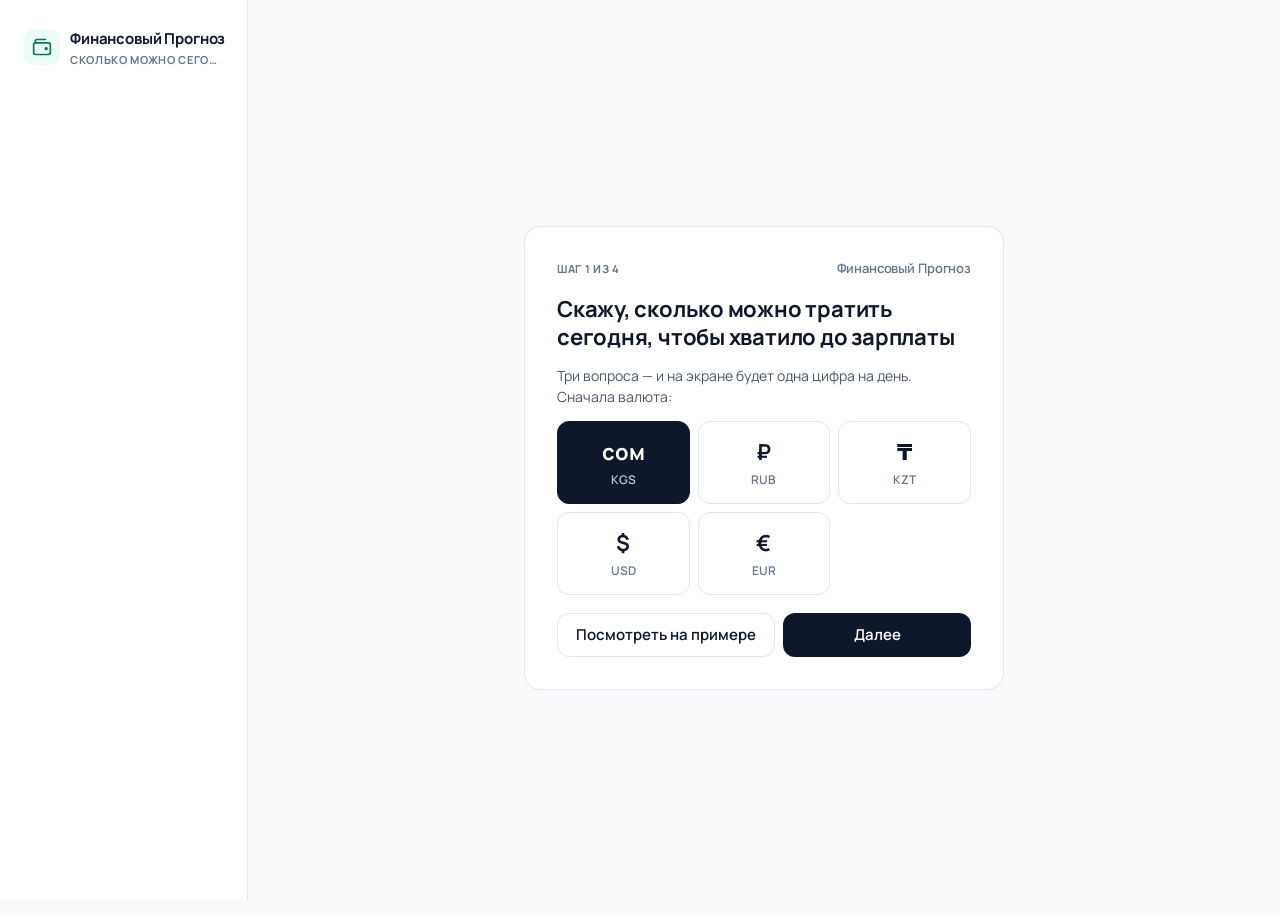
==== index.html @ 8913322f "Публикация: 2026-09-19 13:51" ====
<!DOCTYPE html>
<html lang="ru">
<head>
<meta charset="utf-8">
<meta name="viewport" content="width=device-width, initial-scale=1, viewport-fit=cover">
<meta name="theme-color" content="#F8FAFC">
<meta name="app-version" content="20260919135152">
<meta name="description" content="Сколько можно потратить сегодня и хватит ли до зарплаты">
<title>Финансовый Прогноз</title>
<link rel="icon" href="data:image/svg+xml,%3Csvg xmlns=%27http://www.w3.org/2000/svg%27 viewBox=%270 0 64 64%27%3E%3Crect width=%2764%27 height=%2764%27 rx=%2716%27 fill=%27%230F172A%27/%3E%3Ccircle cx=%2732%27 cy=%2732%27 r=%2716%27 fill=%27%2310B981%27/%3E%3Ccircle cx=%2732%27 cy=%2732%27 r=%277%27 fill=%27%230F172A%27/%3E%3C/svg%3E">
<link rel="preconnect" href="https://fonts.googleapis.com">
<link rel="preconnect" href="https://fonts.gstatic.com" crossorigin>
<link href="https://fonts.googleapis.com/css2?family=Manrope:wght@400;500;600;700&family=JetBrains+Mono:wght@500;600&display=swap" rel="stylesheet">
<link rel="stylesheet" href="styles.css?v=20260919135152">
</head>
<body>

<svg hidden xmlns="http://www.w3.org/2000/svg">
  <symbol id="i-home" viewBox="0 0 24 24"><path d="M3 11l9-8 9 8v9a2 2 0 0 1-2 2h-4v-6H9v6H5a2 2 0 0 1-2-2z"/></symbol>
  <symbol id="i-receipt" viewBox="0 0 24 24"><path d="M5 3h14v18l-2.5-1.5L14 21l-2-1.5L10 21l-2.5-1.5L5 21z"/><path d="M9 8h6M9 12h6"/></symbol>
  <symbol id="i-repeat" viewBox="0 0 24 24"><path d="M17 2l4 4-4 4"/><path d="M3 11V9a4 4 0 0 1 4-4h14"/><path d="M7 22l-4-4 4-4"/><path d="M21 13v2a4 4 0 0 1-4 4H3"/></symbol>
  <symbol id="i-settings" viewBox="0 0 24 24"><path d="M4 21v-7M4 10V3M12 21v-9M12 8V3M20 21v-5M20 12V3"/><path d="M1 14h6M9 8h6M17 16h6"/></symbol>
  <symbol id="i-plus" viewBox="0 0 24 24"><path d="M12 5v14M5 12h14"/></symbol>
  <symbol id="i-x" viewBox="0 0 24 24"><path d="M18 6L6 18M6 6l12 12"/></symbol>
  <symbol id="i-trash" viewBox="0 0 24 24"><path d="M3 6h18"/><path d="M8 6V4h8v2"/><path d="M19 6l-1 14H6L5 6"/><path d="M10 11v6M14 11v6"/></symbol>
  <symbol id="i-check" viewBox="0 0 24 24"><path d="M20 6L9 17l-5-5"/></symbol>
  <symbol id="i-chevron-right" viewBox="0 0 24 24"><path d="M9 18l6-6-6-6"/></symbol>
  <symbol id="i-chevron-left" viewBox="0 0 24 24"><path d="M15 18l-6-6 6-6"/></symbol>
  <symbol id="i-arrow-in" viewBox="0 0 24 24"><path d="M17 7L7 17"/><path d="M17 17H7V7"/></symbol>
  <symbol id="i-wallet" viewBox="0 0 24 24"><rect x="2" y="7" width="20" height="14" rx="2"/><path d="M16 3H6a2 2 0 0 0-2 2v2"/><circle cx="17" cy="14" r="1"/></symbol>
  <symbol id="i-alert" viewBox="0 0 24 24"><path d="M10.3 3.9L1.8 18a2 2 0 0 0 1.7 3h17a2 2 0 0 0 1.7-3L13.7 3.9a2 2 0 0 0-3.4 0z"/><path d="M12 9v4M12 17h.01"/></symbol>
  <symbol id="i-calendar" viewBox="0 0 24 24"><rect x="3" y="4" width="18" height="18" rx="2"/><path d="M16 2v4M8 2v4M3 10h18"/></symbol>
  <symbol id="i-edit" viewBox="0 0 24 24"><path d="M12 20h9"/><path d="M16.5 3.5a2.1 2.1 0 0 1 3 3L7 19l-4 1 1-4z"/></symbol>
  <symbol id="i-download" viewBox="0 0 24 24"><path d="M21 15v4a2 2 0 0 1-2 2H5a2 2 0 0 1-2-2v-4"/><path d="M7 10l5 5 5-5"/><path d="M12 15V3"/></symbol>
  <symbol id="i-upload" viewBox="0 0 24 24"><path d="M21 15v4a2 2 0 0 1-2 2H5a2 2 0 0 1-2-2v-4"/><path d="M17 8l-5-5-5 5"/><path d="M12 3v12"/></symbol>
  <symbol id="i-shield" viewBox="0 0 24 24"><path d="M12 22s8-4 8-10V5l-8-3-8 3v7c0 6 8 10 8 10z"/></symbol>
  <symbol id="i-sparkle" viewBox="0 0 24 24"><path d="M12 3l1.8 5.2L19 10l-5.2 1.8L12 17l-1.8-5.2L5 10l5.2-1.8z"/></symbol>
  <symbol id="i-more" viewBox="0 0 24 24"><circle cx="5" cy="12" r="1.5"/><circle cx="12" cy="12" r="1.5"/><circle cx="19" cy="12" r="1.5"/></symbol>
  <symbol id="i-logout" viewBox="0 0 24 24"><path d="M9 21H5a2 2 0 0 1-2-2V5a2 2 0 0 1 2-2h4"/><path d="M16 17l5-5-5-5"/><path d="M21 12H9"/></symbol>
  <symbol id="i-lock" viewBox="0 0 24 24"><rect x="3" y="11" width="18" height="11" rx="2"/><path d="M7 11V7a5 5 0 0 1 10 0v4"/></symbol>
  <symbol id="i-help" viewBox="0 0 24 24"><circle cx="12" cy="12" r="9"/><path d="M9.5 9.5a2.5 2.5 0 1 1 3.5 2.3c-.7.3-1 .8-1 1.5"/><path d="M12 17h.01"/></symbol>
</svg>

<div class="app">
  <aside class="sidebar">
    <div class="brand">
      <span class="brand__mark"><svg class="icon"><use href="#i-wallet"/></svg></span>
      <span class="brand__text"><span class="brand__name">Финансовый Прогноз</span><span class="brand__sub label-caps">Сколько можно сегодня</span></span>
    </div>
    <nav class="sidebar__nav" aria-label="Разделы">
      <a class="nav-item" data-tab="dashboard" href="#"><svg class="icon"><use href="#i-home"/></svg><span>Главная</span></a>
      <a class="nav-item" data-tab="history" href="#"><svg class="icon"><use href="#i-receipt"/></svg><span>История</span></a>
      <a class="nav-item" data-tab="obligations" href="#"><svg class="icon"><use href="#i-repeat"/></svg><span>Платежи и цели</span></a>
      <a class="nav-item" data-tab="settings" href="#"><svg class="icon"><use href="#i-settings"/></svg><span>Настройки</span></a>
    </nav>
    <button id="sidebar-add" class="btn btn--primary sidebar__add" type="button">
      <svg class="icon"><use href="#i-plus"/></svg><span>Записать трату</span><kbd title="Горячая клавиша">N</kbd>
    </button>
    <button id="sidebar-logout" class="btn btn--ghost sidebar__logout" type="button" hidden>
      <svg class="icon"><use href="#i-logout"/></svg><span>Выйти</span>
    </button>
  </aside>

  <main class="content">
    <div id="corrupt-banner" class="callout callout--bad" hidden>
      <svg class="icon"><use href="#i-alert"/></svg>
      <span>Сохранённые данные не удалось прочитать. Копия оставлена в браузере под ключом <code>finforecast.v1.corrupt</code>, приложение начато с чистого состояния.</span>
    </div>

    <!-- Экран входа (PIN) -->
    <section id="view-lock" class="view view--onboarding" aria-labelledby="h-lock" hidden>
      <form id="lock-form" class="onb card lock" novalidate>
        <span class="lock__mark"><svg class="icon"><use href="#i-lock"/></svg></span>
        <h2 id="h-lock">Вы вышли</h2>
        <p id="lock-text" class="onb__text">Финансовый Прогноз закрыт. Данные остаются на этом устройстве.</p>
        <div id="lock-pin-wrap" class="fw">
          <input id="lock-pin" class="field field--pin" inputmode="numeric" pattern="[0-9]*" autocomplete="one-time-code" maxlength="6" aria-label="PIN-код" placeholder="••••">
          <span class="field-error" role="alert"></span>
        </div>
        <button class="btn btn--primary btn--block" type="submit">Войти</button>
        <p id="lock-hint" class="hint lock__hint">Чтобы вход был по коду, задайте PIN: Настройки → Защита и выход.</p>
        <button id="lock-forgot" class="link lock__forgot" type="button">Забыли PIN? Удалить данные и начать заново</button>
      </form>
    </section>

    <!-- Главная -->
    <section id="view-dashboard" class="view" aria-labelledby="h-dashboard">
      <header class="view__head view__head--dash">
        <div class="dash__title">
          <h1 id="h-dashboard" class="view__date"></h1>
          <span id="dash-streak" class="streak" hidden></span>
        </div>
        <button class="btn btn--small btn--ghost logout-btn" type="button" title="Закрыть приложение"><svg class="icon"><use href="#i-logout"/></svg><span>Выйти</span></button>
      </header>
      <div class="dash">
        <div class="dash__main">
          <div id="hero" class="hero hero--ok"></div>
          <form id="afford" class="card afford" novalidate aria-labelledby="afford-label">
            <span id="afford-label" class="label-caps">Могу ли я потратить…</span>
            <div class="afford__row">
              <div class="fw fw--amount fw--amount-sm afford__field">
                <input id="afford-amount" class="field field--amount" inputmode="decimal" autocomplete="off" placeholder="0" aria-label="Сумма покупки">
                <span class="fw__cur cur">сом</span>
                <button id="afford-clear" type="button" class="btn btn--icon afford__clear" aria-label="Очистить" hidden><svg class="icon"><use href="#i-x"/></svg></button>
                <span class="field-error" role="alert"></span>
              </div>
              <button class="btn btn--primary" type="submit">Проверить</button>
            </div>
            <div id="afford-result" class="callout" hidden>
              <div id="afford-lines" class="callout__lines"></div>
              <div class="callout__actions">
                <button id="afford-record" type="button" class="btn btn--small btn--ghost">Записать как трату</button>
              </div>
            </div>
          </form>
          <form id="checkin" class="card checkin" novalidate hidden aria-labelledby="checkin-label">
            <span id="checkin-label" class="label-caps">Вечерний итог</span>
            <p class="checkin__q">Сколько потратили сегодня?</p>
            <div class="afford__row">
              <div class="fw fw--amount fw--amount-sm afford__field">
                <input id="checkin-amount" class="field field--amount" inputmode="decimal" autocomplete="off" placeholder="0" aria-label="Потрачено за день">
                <span class="fw__cur cur">сом</span>
                <span class="field-error" role="alert"></span>
              </div>
              <button class="btn btn--primary" type="submit">Записать</button>
            </div>
            <div class="checkin__foot">
              <button id="checkin-zero" type="button" class="btn btn--small btn--ghost">Сегодня без трат</button>
              <span class="hint">Одна цифра за день — и лимит остаётся честным.</span>
            </div>
          </form>
          <div id="stats" class="card stats"></div>
        </div>
        <div class="dash__side">
          <section id="first-steps" class="card steps" aria-labelledby="h-steps" hidden>
            <header class="list-card__head"><h2 id="h-steps">Первые шаги</h2><span id="steps-count" class="hint"></span></header>
            <ol id="steps-list" class="steps__list"></ol>
          </section>
          <section id="due" class="card list-card" aria-labelledby="h-dash-ob" hidden>
            <header class="list-card__head"><h2 id="h-dash-ob">Платежи до зарплаты</h2><a class="link" href="#" data-tab="obligations">Все</a></header>
            <div id="dash-obligations" class="list"></div>
          </section>
          <div id="dash-goals" class="goals"></div>
          <section class="card list-card" aria-labelledby="h-dash-tx">
            <header class="list-card__head"><h2 id="h-dash-tx">Операции за сегодня</h2><a class="link" href="#" data-tab="history">История</a></header>
            <div id="dash-recent" class="list"></div>
          </section>
        </div>
      </div>
    </section>

    <!-- История -->
    <section id="view-history" class="view" aria-labelledby="h-history" hidden>
      <header class="view__head"><div><button class="back" type="button" data-tab="dashboard"><svg class="icon"><use href="#i-chevron-left"/></svg><span>Назад</span></button><h1 id="h-history">История</h1></div><button class="btn btn--small btn--ghost logout-btn" type="button" title="Закрыть приложение"><svg class="icon"><use href="#i-logout"/></svg><span>Выйти</span></button></header>
      <div id="history-filter" class="segment segment--wide" role="group" aria-label="Фильтр">
        <button type="button" data-filter="all" class="is-active">Все</button>
        <button type="button" data-filter="expense">Траты</button>
        <button type="button" data-filter="income">Доходы</button>
      </div>
      <div id="history-list" class="history"></div>
    </section>

    <!-- Платежи и цели -->
    <section id="view-obligations" class="view" aria-labelledby="h-obligations" hidden>
      <header class="view__head">
        <div>
          <button class="back" type="button" data-tab="dashboard"><svg class="icon"><use href="#i-chevron-left"/></svg><span>Назад</span></button>
          <h1 id="h-obligations">Платежи и цели</h1>
          <p class="hint">Эти деньги уже заняты и не входят в лимит на день. Сейчас отложено: <b id="ob-total" class="num"></b></p>
        </div>
        <div class="view__tools"><button id="ob-add" class="btn btn--primary view__action" type="button"><svg class="icon"><use href="#i-plus"/></svg><span>Платёж</span></button><button class="btn btn--small btn--ghost logout-btn" type="button" title="Закрыть приложение"><svg class="icon"><use href="#i-logout"/></svg><span>Выйти</span></button></div>
      </header>
      <div id="ob-list" class="card list"></div>
      <details id="ob-done" class="card details" hidden>
        <summary>Завершённые платежи</summary>
        <div id="ob-done-list" class="list"></div>
      </details>

      <header class="view__head view__head--section">
        <div>
          <h2>Цели</h2>
          <p class="hint">Взнос с каждой зарплаты откладывается из лимита заранее — как платёж самому себе.</p>
        </div>
        <button id="goal-add" class="btn btn--ghost view__action" type="button"><svg class="icon"><use href="#i-plus"/></svg><span>Цель</span></button>
      </header>
      <div id="goal-list" class="goals"></div>
      <details id="goal-done" class="card details" hidden>
        <summary>Достигнутые цели</summary>
        <div id="goal-done-list" class="goals goals--inner"></div>
      </details>
    </section>

    <!-- Настройки -->
    <section id="view-settings" class="view" aria-labelledby="h-settings" hidden>
      <header class="view__head"><div><button class="back" type="button" data-tab="dashboard"><svg class="icon"><use href="#i-chevron-left"/></svg><span>Назад</span></button><h1 id="h-settings">Настройки</h1></div><button class="btn btn--small btn--ghost logout-btn" type="button" title="Закрыть приложение"><svg class="icon"><use href="#i-logout"/></svg><span>Выйти</span></button></header>

      <section class="card form" aria-labelledby="h-security">
        <h2 id="h-security">Защита и выход</h2>
        <p id="security-text" class="hint"></p>
        <div id="security-actions" class="btn-row"></div>
      </section>

      <form id="settings-form" class="card form" novalidate>
        <h2>Зарплата и запас</h2>
        <div class="form__grid">
          <label class="fw"><span class="fw__label">Дата следующей зарплаты</span><input class="field" type="date" name="nextIncomeDate"><span class="field-error" role="alert"></span></label>
          <label class="fw"><span class="fw__label">Как часто</span>
            <select class="field" name="incomeFrequency">
              <option value="MONTHLY">Ежемесячно</option>
              <option value="BIWEEKLY">Раз в две недели</option>
              <option value="WEEKLY">Еженедельно</option>
              <option value="ONCE">Разово</option>
            </select><span class="field-error" role="alert"></span></label>
          <label class="fw"><span class="fw__label">Сколько получаете (необязательно)</span><input class="field" name="expectedIncome" inputmode="decimal" autocomplete="off" placeholder="0"><span class="field-error" role="alert"></span></label>
          <label class="fw"><span class="fw__label">Запас на непредвиденное</span><input class="field" name="safetyBuffer" inputmode="decimal" autocomplete="off" placeholder="0"><span class="field-error" role="alert"></span></label>
        </div>
        <div class="presets-row">
          <span id="settings-buffer-hint" class="hint"></span>
          <div id="buffer-presets" class="presets" role="group" aria-label="Запас от всех денег">
            <button type="button" data-pct="0">0</button>
            <button type="button" data-pct="5">5 %</button>
            <button type="button" data-pct="10">10 %</button>
            <button type="button" data-pct="15">15 %</button>
            <span class="presets__label">от всех денег</span>
          </div>
        </div>
        <h2>Валюта</h2>
        <label class="fw fw--inline"><span class="fw__label">Подпись сумм</span>
          <select class="field" name="currency">
            <option value="KGS">сом (KGS)</option>
            <option value="RUB">₽ (RUB)</option>
            <option value="KZT">₸ (KZT)</option>
            <option value="USD">$ (USD)</option>
            <option value="EUR">€ (EUR)</option>
          </select>
          <span class="hint">Меняет только подпись сумм, без конвертации</span>
        </label>
      </form>

      <section class="card form" aria-labelledby="h-balance">
        <h2 id="h-balance">Сверить с картой</h2>
        <p class="form__row">По расчётам приложения у вас <b id="settings-balance" class="num"></b> <span id="settings-balance-note" class="hint"></span></p>
        <form id="adjust-form" class="form__inline" novalidate>
          <label class="fw"><span class="fw__label">Сколько на самом деле</span><input class="field" name="newBalance" inputmode="decimal" autocomplete="off" placeholder="Например, 38 500"><span class="field-error" role="alert"></span></label>
          <button class="btn btn--ghost" type="submit">Обновить баланс</button>
        </form>
        <p class="hint">Разница запишется в историю как корректировка — всегда видно, откуда взялась цифра.</p>
      </section>

      <section class="card form" aria-labelledby="h-data">
        <h2 id="h-data">Данные</h2>
        <p class="hint">Данные хранятся только в этом браузере. Чтобы перенести на другое устройство — сохраните копию и восстановите её там.</p>
        <div class="btn-row">
          <button id="btn-export" class="btn btn--ghost" type="button"><svg class="icon"><use href="#i-download"/></svg><span>Сохранить копию</span></button>
          <button id="btn-import" class="btn btn--ghost" type="button"><svg class="icon"><use href="#i-upload"/></svg><span>Восстановить из копии</span></button>
          <input id="file-import" type="file" accept=".json,application/json" hidden>
        </div>
        <div class="btn-row">
          <button id="btn-demo" class="btn btn--ghost" type="button">Показать на примере</button>
          <button id="btn-rerun" class="btn btn--ghost" type="button">Пройти настройку заново</button>
          <button id="btn-reset" class="btn btn--danger" type="button">Удалить все данные</button>
        </div>
      </section>
    </section>

    <!-- Онбординг -->
    <section id="view-onboarding" class="view view--onboarding" aria-labelledby="h-onb" hidden>
      <div class="onb card">
        <div class="onb__head">
          <span id="onb-counter" class="label-caps">Шаг 1 из 4</span>
          <span class="brand__name">Финансовый Прогноз</span>
        </div>

        <div id="onb-step-1" class="onb__step">
          <h2 id="h-onb">Скажу, сколько можно тратить сегодня, чтобы хватило до зарплаты</h2>
          <p class="onb__text">Три вопроса — и на экране будет одна цифра на день. Сначала валюта:</p>
          <div id="onb-currency" class="onb__grid">
            <button type="button" class="tile" data-currency="KGS"><b>сом</b><span>KGS</span></button>
            <button type="button" class="tile" data-currency="RUB"><b>₽</b><span>RUB</span></button>
            <button type="button" class="tile" data-currency="KZT"><b>₸</b><span>KZT</span></button>
            <button type="button" class="tile" data-currency="USD"><b>$</b><span>USD</span></button>
            <button type="button" class="tile" data-currency="EUR"><b>€</b><span>EUR</span></button>
          </div>
          <div class="onb__actions">
            <button id="onb-demo" class="btn btn--ghost" type="button">Посмотреть на примере</button>
            <button id="onb-next-1" class="btn btn--primary" type="button">Далее</button>
          </div>
        </div>

        <div id="onb-step-2" class="onb__step" hidden>
          <h2>Сколько у вас сейчас денег?</h2>
          <p class="onb__text">Наличные и карты, которыми платите за жизнь. То, что уже отложено на цели, не считайте.</p>
          <div class="fw fw--amount">
            <input id="onb-balance" class="field field--amount" inputmode="decimal" autocomplete="off" placeholder="0" aria-label="Сколько денег сейчас">
            <span class="fw__cur cur">сом</span>
            <span class="field-error" role="alert"></span>
          </div>
          <div class="onb__actions">
            <button id="onb-back-2" class="btn btn--ghost" type="button">Назад</button>
            <button id="onb-next-2" class="btn btn--primary" type="button">Далее</button>
          </div>
        </div>

        <div id="onb-step-3" class="onb__step" hidden>
          <h2>Когда следующая зарплата?</h2>
          <p class="onb__text">Посчитаю, сколько можно тратить в день до этой даты.</p>
          <label class="fw"><span class="fw__label">Дата</span><input id="onb-date" class="field" type="date"><span class="field-error" role="alert"></span></label>
          <div class="form__grid">
            <label class="fw"><span class="fw__label">Сколько получите (необязательно)</span><input id="onb-expected" class="field" inputmode="decimal" autocomplete="off" placeholder="0"><span class="field-error" role="alert"></span></label>
            <label class="fw"><span class="fw__label">Как часто</span>
              <select id="onb-frequency" class="field">
                <option value="MONTHLY">Ежемесячно</option>
                <option value="BIWEEKLY">Раз в две недели</option>
                <option value="WEEKLY">Еженедельно</option>
                <option value="ONCE">Разово</option>
              </select><span class="field-error" role="alert"></span></label>
          </div>
          <div class="onb__actions">
            <button id="onb-back-3" class="btn btn--ghost" type="button">Назад</button>
            <button id="onb-next-3" class="btn btn--primary" type="button">Далее</button>
          </div>
        </div>

        <div id="onb-step-4" class="onb__step" hidden>
          <span class="onb__check"><svg class="icon"><use href="#i-check"/></svg></span>
          <h2>Готово</h2>
          <p id="onb-result" class="onb__result"></p>
          <ol class="how">
            <li><b>Платежи и взносы в цели откладываются заранее</b> — из них ничего не тратится.</li>
            <li><b>Остальное делится на дни до зарплаты</b> — это ваша цифра на сегодня.</li>
            <li><b>Вечером — одна цифра:</b> сколько потратили. Каждую мелочь записывать не нужно.</li>
          </ol>
          <p class="onb__text">Добавьте обязательные платежи (аренда, кредит, связь) — без них цифра на день завышена.</p>
          <div class="onb__actions onb__actions--stack">
            <button id="onb-to-obligations" class="btn btn--primary" type="button">Добавить платёж</button>
            <button id="onb-finish" class="btn btn--ghost" type="button">На главную</button>
            <button id="onb-back-4" class="back back--center" type="button"><svg class="icon"><use href="#i-chevron-left"/></svg><span>Назад</span></button>
          </div>
        </div>
      </div>
    </section>
  </main>

  <nav class="tabbar" aria-label="Разделы">
    <button class="tab-item" type="button" data-tab="dashboard"><svg class="icon"><use href="#i-home"/></svg><span>Главная</span></button>
    <button class="tab-item" type="button" data-tab="history"><svg class="icon"><use href="#i-receipt"/></svg><span>История</span></button>
    <button class="tab-item" type="button" data-tab="obligations"><svg class="icon"><use href="#i-repeat"/></svg><span>Платежи</span></button>
    <button class="tab-item" type="button" data-tab="settings"><svg class="icon"><use href="#i-settings"/></svg><span>Настройки</span></button>
  </nav>
  <button id="fab" class="fab" type="button" aria-label="Записать трату"><svg class="icon"><use href="#i-plus"/></svg><span>Трата</span></button>
</div>

<!-- Трата / доход -->
<dialog id="dlg-tx" class="sheet" aria-labelledby="tx-title">
  <div class="sheet__handle" aria-hidden="true"></div>
  <form method="dialog" novalidate>
    <div class="sheet__head">
      <button type="button" class="back sheet__back" data-close><svg class="icon"><use href="#i-chevron-left"/></svg><span>Назад</span></button>
      <h2 id="tx-title">Новая трата</h2>
      <button type="button" class="btn btn--icon sheet__close" data-close aria-label="Закрыть"><svg class="icon"><use href="#i-x"/></svg></button>
    </div>
    <div id="tx-cycle" class="callout callout--muted" hidden>
      <div class="callout__lines">
        <span class="label-caps">Цикл закрыт</span>
        <p id="tx-cycle-text"></p>
      </div>
    </div>
    <div class="segment-row">
      <div id="tx-type" class="segment" role="group" aria-label="Тип">
        <button type="button" data-type="EXPENSE" class="is-active">Трата</button>
        <button type="button" data-type="INCOME">Доход</button>
      </div>
      <div id="tx-date" class="segment" role="group" aria-label="День">
        <button type="button" data-date="today" class="is-active">Сегодня</button>
        <button type="button" data-date="yesterday">Вчера</button>
      </div>
    </div>
    <div class="fw fw--amount">
      <input id="tx-amount" class="field field--amount" inputmode="decimal" autocomplete="off" placeholder="0" aria-label="Сумма">
      <span class="fw__cur cur">сом</span>
      <span class="field-error" role="alert"></span>
    </div>
    <div id="tx-match" class="callout callout--ok" hidden>
      <div class="callout__lines"><p>Это оплата «<b id="tx-match-title"></b>»? Она уже отложена — цифра на день не изменится.</p></div>
      <div class="callout__actions">
        <button id="tx-match-yes" type="button" class="btn btn--small btn--primary">Да, это он</button>
        <button id="tx-match-no" type="button" class="btn btn--small btn--ghost">Нет, обычная трата</button>
      </div>
    </div>
    <div id="tx-categories" class="chips" role="group" aria-label="Категория"></div>
    <label id="tx-note-wrap" class="fw"><span class="fw__label">Комментарий (необязательно)</span><input id="tx-note" class="field" maxlength="80" autocomplete="off"><span class="field-error" role="alert"></span></label>
    <div id="tx-payday" hidden>
      <label class="fw"><span class="fw__label">Следующая зарплата</span><input id="tx-next-date" class="field" type="date"><span class="field-error" role="alert"></span></label>
      <label id="tx-goals" class="check" hidden>
        <input id="tx-goals-check" type="checkbox" checked>
        <span id="tx-goals-text">Отложить в цели</span>
      </label>
      <label id="tx-leftover" class="check" hidden>
        <input id="tx-leftover-check" type="checkbox" checked>
        <span id="tx-leftover-text">Остаток → в запас</span>
      </label>
      <p id="tx-preview" class="hint"></p>
    </div>
    <button id="tx-submit" class="btn btn--primary btn--block" type="submit">Записать трату</button>
  </form>
</dialog>

<!-- Обязательный платёж -->
<dialog id="dlg-ob" class="sheet" aria-labelledby="ob-title-h">
  <div class="sheet__handle" aria-hidden="true"></div>
  <form method="dialog" novalidate>
    <div class="sheet__head">
      <button type="button" class="back sheet__back" data-close><svg class="icon"><use href="#i-chevron-left"/></svg><span>Назад</span></button>
      <h2 id="ob-title-h">Обязательный платёж</h2>
      <button type="button" class="btn btn--icon sheet__close" data-close aria-label="Закрыть"><svg class="icon"><use href="#i-x"/></svg></button>
    </div>
    <p class="hint">Аренда, кредит, связь — то, что точно придётся заплатить. Сумма откладывается из лимита до срока.</p>
    <label class="fw"><span class="fw__label">Название</span><input id="ob-name" class="field" maxlength="60" autocomplete="off" placeholder="Аренда, кредит, связь…"><span class="field-error" role="alert"></span></label>
    <div class="fw fw--amount fw--amount-sm">
      <span class="fw__label">Сумма</span>
      <input id="ob-amount" class="field field--amount" inputmode="decimal" autocomplete="off" placeholder="0" aria-label="Сумма">
      <span class="fw__cur cur">сом</span>
      <span class="field-error" role="alert"></span>
    </div>
    <div class="form__grid">
      <label class="fw"><span class="fw__label">Срок</span><input id="ob-date" class="field" type="date"><span class="field-error" role="alert"></span></label>
      <label class="fw"><span class="fw__label">Повторяется</span>
        <select id="ob-frequency" class="field">
          <option value="MONTHLY">Каждый месяц</option>
          <option value="ONCE">Один раз</option>
        </select><span class="field-error" role="alert"></span></label>
    </div>
    <button id="ob-submit" class="btn btn--primary btn--block" type="submit">Добавить платёж</button>
  </form>
</dialog>

<!-- Цель -->
<dialog id="dlg-goal" class="sheet" aria-labelledby="goal-title-h">
  <div class="sheet__handle" aria-hidden="true"></div>
  <form method="dialog" novalidate>
    <div class="sheet__head">
      <button type="button" class="back sheet__back" data-close><svg class="icon"><use href="#i-chevron-left"/></svg><span>Назад</span></button>
      <h2 id="goal-title-h">Новая цель</h2>
      <button type="button" class="btn btn--icon sheet__close" data-close aria-label="Закрыть"><svg class="icon"><use href="#i-x"/></svg></button>
    </div>
    <label class="fw"><span class="fw__label">Название</span><input id="goal-name" class="field" maxlength="60" autocomplete="off" placeholder="Квартира, той, отпуск…"><span class="field-error" role="alert"></span></label>
    <div class="fw fw--amount fw--amount-sm">
      <span class="fw__label">Сколько нужно</span>
      <input id="goal-target" class="field field--amount" inputmode="decimal" autocomplete="off" placeholder="0" aria-label="Сколько нужно">
      <span class="fw__cur cur">сом</span>
      <span class="field-error" role="alert"></span>
    </div>
    <div class="form__grid">
      <label class="fw"><span class="fw__label">Уже накоплено</span><input id="goal-saved" class="field" inputmode="decimal" autocomplete="off" placeholder="0"><span class="field-error" role="alert"></span></label>
      <label class="fw"><span class="fw__label">Откладывать с каждой зарплаты</span><input id="goal-per-cycle" class="field" inputmode="decimal" autocomplete="off" placeholder="0"><span class="field-error" role="alert"></span></label>
    </div>
    <label class="fw"><span class="fw__label">К какой дате (необязательно)</span><input id="goal-deadline" class="field" type="date"><span class="field-error" role="alert"></span></label>
    <p id="goal-hint" class="hint goal-hint"></p>
    <button id="goal-submit" class="btn btn--primary btn--block" type="submit">Добавить цель</button>
  </form>
</dialog>

<!-- Взнос / возврат -->
<dialog id="dlg-contrib" class="sheet sheet--small" aria-labelledby="contrib-title">
  <div class="sheet__handle" aria-hidden="true"></div>
  <form method="dialog" novalidate>
    <div class="sheet__head">
      <button type="button" class="back sheet__back" data-close><svg class="icon"><use href="#i-chevron-left"/></svg><span>Назад</span></button>
      <h2 id="contrib-title">Отложить в цель</h2>
      <button type="button" class="btn btn--icon sheet__close" data-close aria-label="Закрыть"><svg class="icon"><use href="#i-x"/></svg></button>
    </div>
    <p id="contrib-sub" class="hint"></p>
    <div class="fw fw--amount fw--amount-sm">
      <input id="contrib-amount" class="field field--amount" inputmode="decimal" autocomplete="off" placeholder="0" aria-label="Сумма">
      <span class="fw__cur cur">сом</span>
      <span class="field-error" role="alert"></span>
    </div>
    <button id="contrib-submit" class="btn btn--primary btn--block" type="submit">Отложить</button>
  </form>
</dialog>

<!-- PIN-код -->
<dialog id="dlg-pin" class="sheet sheet--small" aria-labelledby="pin-title">
  <div class="sheet__handle" aria-hidden="true"></div>
  <form method="dialog" novalidate>
    <div class="sheet__head">
      <button type="button" class="back sheet__back" data-close><svg class="icon"><use href="#i-chevron-left"/></svg><span>Назад</span></button>
      <h2 id="pin-title">PIN-код</h2>
      <button type="button" class="btn btn--icon sheet__close" data-close aria-label="Закрыть"><svg class="icon"><use href="#i-x"/></svg></button>
    </div>
    <p id="pin-sub" class="hint"></p>
    <label id="pin-current-wrap" class="fw"><span class="fw__label">Текущий PIN</span><input id="pin-current" class="field field--pin" inputmode="numeric" pattern="[0-9]*" maxlength="6" autocomplete="off"><span class="field-error" role="alert"></span></label>
    <label id="pin-new-wrap" class="fw"><span class="fw__label">Новый PIN — 4–6 цифр</span><input id="pin-new" class="field field--pin" inputmode="numeric" pattern="[0-9]*" maxlength="6" autocomplete="off"><span class="field-error" role="alert"></span></label>
    <label id="pin-repeat-wrap" class="fw"><span class="fw__label">Ещё раз</span><input id="pin-repeat" class="field field--pin" inputmode="numeric" pattern="[0-9]*" maxlength="6" autocomplete="off"><span class="field-error" role="alert"></span></label>
    <button id="pin-submit" class="btn btn--primary btn--block" type="submit">Сохранить</button>
  </form>
</dialog>

<!-- Как посчитано -->
<dialog id="dlg-info" class="sheet sheet--small" aria-labelledby="info-title">
  <div class="sheet__handle" aria-hidden="true"></div>
  <form method="dialog" novalidate>
    <div class="sheet__head">
      <button type="button" class="back sheet__back" data-close><svg class="icon"><use href="#i-chevron-left"/></svg><span>Назад</span></button>
      <h2 id="info-title">Как посчитано</h2>
      <button type="button" class="btn btn--icon sheet__close" data-close aria-label="Закрыть"><svg class="icon"><use href="#i-x"/></svg></button>
    </div>
    <dl id="info-lines" class="calc"></dl>
    <button type="button" class="btn btn--primary btn--block" data-close>Понятно</button>
  </form>
</dialog>

<!-- Подтверждение -->
<dialog id="dlg-confirm" class="sheet sheet--small" aria-labelledby="confirm-text">
  <div class="sheet__handle" aria-hidden="true"></div>
  <form method="dialog" novalidate>
    <button type="button" class="back sheet__back" data-close><svg class="icon"><use href="#i-chevron-left"/></svg><span>Назад</span></button>
    <p id="confirm-text" class="confirm__text"></p>
    <div class="btn-row btn-row--end">
      <button id="confirm-cancel" type="button" class="btn btn--ghost" data-close>Отмена</button>
      <button id="confirm-ok" type="button" class="btn btn--danger">Удалить</button>
    </div>
  </form>
</dialog>

<div id="toast" class="toast" role="status" aria-live="polite" hidden>
  <span id="toast-text"></span>
  <button id="toast-undo" type="button" hidden>Отменить</button>
</div>

<script src="engine.js?v=20260919135152"></script>
<script src="app.js?v=20260919135152"></script>
</body>
</html>
---- styles.css ----
/* ==========================================================================
   Финансовый Прогноз — токены, компоненты, адаптивная раскладка
   Светлый минимализм: плоские карточки с тонкой рамкой, один акцент (emerald),
   amber/red — только для состояний. Мобильная база, ≥768 — сайдбар, ≥1024 — две колонки.
   ========================================================================== */

:root {
  --bg: #F8FAFC; --surface: #FFFFFF; --ink: #0F172A; --ink-2: #64748B; --ink-3: #475569; --line: #E2E8F0; --line-soft: #EEF2F7;
  --ok: #10B981; --ok-ink: #047857; --ok-bg: #ECFDF5; --ok-line: #A7F3D0;
  --warn: #F59E0B; --warn-ink: #B45309; --warn-bg: #FFFBEB; --warn-line: #FDE68A;
  --bad: #EF4444; --bad-ink: #B91C1C; --bad-bg: #FEF2F2; --bad-line: #FECACA;
  --r-card: 16px; --r-hero: 20px; --r-control: 12px; --r-pill: 9999px;
  --shadow-3: 0 12px 36px rgba(15, 23, 42, .12);
  --font: "Manrope", system-ui, -apple-system, "Segoe UI", Roboto, sans-serif;
  --font-mono: "JetBrains Mono", ui-monospace, SFMono-Regular, Menlo, monospace;
  --ease: cubic-bezier(.16, 1, .3, 1);
  --tabbar-h: 64px; --sidebar-w: 248px;
  --focus: 0 0 0 3px rgba(15, 23, 42, .10);
  --tap: 44px;
}

/* ---------- база и типографика: шкала 11 / 13 / 15 / 17 / 22 / 28 ---------- */
*, *::before, *::after { box-sizing: border-box; }
html { -webkit-text-size-adjust: 100%; }
body {
  margin: 0; background: var(--bg); color: var(--ink);
  font: 400 15px/1.5 var(--font); overscroll-behavior: none;
  -webkit-tap-highlight-color: transparent; -webkit-font-smoothing: antialiased;
}
h1 { font-size: 28px; line-height: 34px; font-weight: 700; letter-spacing: -.02em; margin: 0; }
h2 { font-size: 17px; line-height: 24px; font-weight: 700; letter-spacing: -.01em; margin: 0; }
p { margin: 0; }
a { color: inherit; }
button { font: inherit; color: inherit; cursor: pointer; touch-action: manipulation; }
kbd { font: 600 11px/1 var(--font-mono); padding: 3px 6px; border-radius: 6px; background: rgba(255, 255, 255, .16); }
code { font: 500 13px var(--font-mono); background: rgba(15, 23, 42, .06); padding: 1px 5px; border-radius: 5px; }
[hidden] { display: none !important; }
.num { font-variant-numeric: tabular-nums; letter-spacing: -.01em; }
.money { font-family: var(--font-mono); font-variant-numeric: tabular-nums; letter-spacing: -.01em; }
.label-caps { font-size: 11px; line-height: 14px; font-weight: 700; letter-spacing: .06em; text-transform: uppercase; color: var(--ink-2); }
.hint { font-size: 13px; line-height: 1.45; color: var(--ink-2); }
.icon { width: 20px; height: 20px; fill: none; stroke: currentColor; stroke-width: 2; stroke-linecap: round; stroke-linejoin: round; flex: 0 0 auto; }
:focus-visible { outline: none; box-shadow: var(--focus), 0 0 0 1.5px var(--ink); }
.link { display: inline-flex; align-items: center; min-height: 32px; padding: 0 4px; font-size: 13px; font-weight: 600; color: var(--ok-ink); text-decoration: none; border-radius: 8px; background: none; border: 0; }
.link:hover { text-decoration: underline; }
.empty { display: flex; flex-direction: column; align-items: flex-start; gap: 8px; color: var(--ink-2); font-size: 14px; padding: 8px 0; }

/* ---------- каркас: телефон (база, < 768) ---------- */
.app { min-height: 100dvh; }
.sidebar { display: none; }
.content {
  padding: 12px 16px calc(var(--tabbar-h) + env(safe-area-inset-bottom) + 96px);
  display: flex; flex-direction: column; gap: 16px;
}
.view { display: flex; flex-direction: column; gap: 12px; }
.view__head { display: flex; align-items: flex-start; justify-content: space-between; gap: 12px; padding: 4px 0; }
.view__head--dash { align-items: center; }
.view__date { font-size: 17px; line-height: 24px; font-weight: 700; color: var(--ink); }
.view__action .icon { width: 18px; height: 18px; }
.streak { font-size: 13px; font-weight: 600; color: var(--ok-ink); background: var(--ok-bg); border: 1px solid var(--ok-line); border-radius: var(--r-pill); padding: 4px 10px; white-space: nowrap; }

.tabbar {
  position: fixed; left: 0; right: 0; bottom: 0; z-index: 20;
  height: calc(var(--tabbar-h) + env(safe-area-inset-bottom)); padding-bottom: env(safe-area-inset-bottom);
  display: flex; justify-content: space-around; align-items: stretch;
  background: rgba(255, 255, 255, .92); backdrop-filter: blur(16px); -webkit-backdrop-filter: blur(16px);
  border-top: 1px solid var(--line);
}
.tab-item {
  flex: 1; min-width: 44px; background: none; border: 0; color: var(--ink-2);
  display: flex; flex-direction: column; align-items: center; justify-content: center; gap: 3px;
  font: 600 11px/1 var(--font); padding: 8px 4px;
}
.tab-item .icon { width: 22px; height: 22px; }
.tab-item[aria-current="page"] { color: var(--ink); font-weight: 700; }

.fab {
  position: fixed; right: 16px; bottom: calc(var(--tabbar-h) + env(safe-area-inset-bottom) + 16px); z-index: 21;
  height: 52px; padding: 0 20px 0 16px; border-radius: var(--r-pill); border: 0; background: var(--ink); color: #fff;
  box-shadow: var(--shadow-3); display: inline-flex; align-items: center; gap: 8px; font-weight: 700; font-size: 15px;
  transition: transform .15s var(--ease);
}
.fab .icon { width: 22px; height: 22px; }
.fab:active { transform: scale(.96); }

body.is-onboarding .tabbar, body.is-onboarding .fab,
body.is-onboarding .sidebar__nav, body.is-onboarding .sidebar__add { display: none; }

/* ---------- карточки и выноски ---------- */
.card { background: var(--surface); border: 1px solid var(--line); border-radius: var(--r-card); padding: 16px; }
.list-card { display: flex; flex-direction: column; gap: 8px; }
.list-card__head { display: flex; align-items: center; justify-content: space-between; gap: 12px; min-height: 32px; }
.callout { display: flex; flex-direction: column; gap: 10px; padding: 12px 14px; border-radius: var(--r-control); background: var(--line-soft); border: 1px solid var(--line-soft); font-size: 14px; line-height: 1.45; color: var(--ink-3); }
.callout--ok { background: var(--ok-bg); border-color: var(--ok-line); color: var(--ok-ink); }
.callout--warn { background: var(--warn-bg); border-color: var(--warn-line); color: var(--warn-ink); }
.callout--bad { background: var(--bad-bg); border-color: var(--bad-line); color: var(--bad-ink); }
.callout--muted { color: var(--ink-3); }
.callout__lines { display: flex; flex-direction: column; gap: 4px; }
.callout__lines p:first-child { font-weight: 700; font-size: 15px; }
.callout__lines .label-caps { color: inherit; opacity: .8; }
.callout__actions { display: flex; gap: 8px; flex-wrap: wrap; }
#corrupt-banner { flex-direction: row; align-items: flex-start; }
#corrupt-banner .icon { width: 18px; height: 18px; margin-top: 2px; }

/* ---------- hero ---------- */
.hero {
  border-radius: var(--r-hero); padding: 20px; display: flex; flex-direction: column; gap: 10px;
  border: 1px solid var(--ok-line); background: var(--ok-bg); transition: background .3s, border-color .3s;
}
.hero__head { display: flex; align-items: center; justify-content: space-between; gap: 8px; }
.hero__value { font-size: 44px; line-height: 48px; font-weight: 700; letter-spacing: -.03em; color: var(--ink); font-variant-numeric: tabular-nums; }
.hero__sub { font-size: 15px; color: var(--ink-3); }
.hero__bar { height: 8px; border-radius: var(--r-pill); background: rgba(15, 23, 42, .08); overflow: hidden; }
.hero__fill { height: 100%; border-radius: var(--r-pill); background: var(--ok); transition: width .5s var(--ease), background .3s; }
.hero__foot { display: flex; align-items: center; justify-content: space-between; gap: 8px; flex-wrap: wrap; font-size: 13px; color: var(--ink-3); }
.hero__foot .link { color: var(--ink-3); min-height: 28px; }
.hero__title { font-size: 22px; line-height: 28px; font-weight: 700; }
.hero__actions { display: flex; flex-wrap: wrap; gap: 8px; padding-top: 4px; }
.hero__actions .btn { flex: 1 1 auto; }
.hero__late { display: flex; flex-wrap: wrap; align-items: center; gap: 8px; padding-top: 6px; font-size: 13px; color: var(--ink-3); }
.hero__late .field { flex: 1 1 140px; min-height: 40px; padding: 6px 10px; }
.hero--warn { background: var(--warn-bg); border-color: var(--warn-line); }
.hero--warn .hero__value { color: var(--warn-ink); }
.hero--warn .hero__fill { background: var(--warn); }
.hero--bad { background: var(--bad-bg); border-color: var(--bad-line); }
.hero--bad .hero__value { color: var(--bad-ink); }
.hero--bad .hero__fill { background: var(--bad); }
.hero--soft { background: var(--warn-bg); border-color: var(--warn-line); }
.hero--soft .hero__value { color: var(--warn-ink); }
.hero--soft .hero__fill { background: var(--warn); }
.hero--payday { background: var(--surface); border-color: var(--line); }
.plan { display: flex; flex-direction: column; gap: 6px; padding-top: 4px; }
.plan__title { font-size: 13px; font-weight: 700; color: var(--ink-3); }
.plan__btn { display: flex; align-items: center; justify-content: space-between; gap: 10px; width: 100%; min-height: var(--tap); padding: 10px 14px; border-radius: var(--r-control); border: 1px solid var(--line); background: var(--surface); color: var(--ink); font-weight: 600; font-size: 14px; text-align: left; }
.plan__btn b { font-family: var(--font); font-variant-numeric: tabular-nums; color: var(--ok-ink); white-space: nowrap; }
.plan__btn:hover { background: var(--bg); }

.badge { display: inline-flex; align-items: center; gap: 6px; padding: 3px 9px; border-radius: var(--r-pill); font-size: 11px; font-weight: 700; white-space: nowrap; border: 1px solid transparent; }
.badge::before { content: ""; width: 6px; height: 6px; border-radius: 50%; background: currentColor; }
.badge, .badge--ok { background: var(--ok-bg); color: var(--ok-ink); border-color: var(--ok-line); }
.badge--warn { background: var(--warn-bg); color: var(--warn-ink); border-color: var(--warn-line); }
.badge--bad { background: var(--bad-bg); color: var(--bad-ink); border-color: var(--bad-line); }
.badge--muted { background: var(--surface); color: var(--ink-3); border-color: var(--line); }
.hero--warn .badge, .hero--soft .badge { background: #fff; color: var(--warn-ink); border-color: var(--warn-line); }
.hero--bad .badge { background: #fff; color: var(--bad-ink); border-color: var(--bad-line); }
.hero--ok .badge { background: #fff; }

/* показатели — одна карточка, сетка 2×2 с тонкими разделителями */
.stats { display: grid; grid-template-columns: 1fr 1fr; padding: 4px 0; }
.stat { display: flex; flex-direction: column; gap: 2px; padding: 12px 16px; border-top: 1px solid var(--line-soft); }
.stat:nth-child(-n+2) { border-top: 0; }
.stat:nth-child(odd) { border-right: 1px solid var(--line-soft); }
.stat__label { font-size: 13px; font-weight: 600; color: var(--ink-3); }
.stat__value { font-size: 20px; line-height: 26px; font-weight: 700; }
.stat__value.is-bad { color: var(--bad-ink); }
.stat__sub { font-size: 12px; color: var(--ink-2); }

/* ---------- кнопки ---------- */
.btn {
  display: inline-flex; align-items: center; justify-content: center; gap: 8px; min-height: var(--tap); padding: 10px 18px;
  border-radius: var(--r-control); border: 1px solid transparent; background: var(--line-soft); color: var(--ink);
  font-weight: 600; font-size: 15px; white-space: nowrap; text-decoration: none;
  transition: transform .12s var(--ease), background .15s, border-color .15s, opacity .15s;
}
.btn:active { transform: scale(.985); }
.btn--primary { background: var(--ink); color: #fff; }
.btn--primary:hover { opacity: .92; }
.btn--ghost { background: transparent; border-color: var(--line); }
.btn--ghost:hover { background: var(--bg); }
.btn--danger { background: transparent; border-color: var(--bad-line); color: var(--bad-ink); }
.btn--danger:hover { background: var(--bad-bg); }
.btn--small { min-height: 40px; padding: 6px 14px; font-size: 14px; border-radius: 10px; }
.btn--icon { width: var(--tap); min-height: var(--tap); padding: 0; background: transparent; color: var(--ink-2); }
.btn--icon:hover { background: var(--line-soft); color: var(--ink); }
.btn--icon .icon { width: 18px; height: 18px; }
.btn--block { width: 100%; }
.btn-row { display: flex; flex-wrap: wrap; gap: 8px; }
.btn-row--end { justify-content: flex-end; }

/* ---------- поля ---------- */
.fw { display: flex; flex-direction: column; gap: 6px; min-width: 0; }
.fw__label { font-size: 13px; font-weight: 600; color: var(--ink-3); }
.field {
  width: 100%; min-height: var(--tap); padding: 10px 14px; font: inherit; font-size: 16px; color: var(--ink);
  background: var(--surface); border: 1.5px solid var(--line); border-radius: var(--r-control); outline: none;
  transition: border-color .15s, box-shadow .15s;
}
.field:focus { border-color: var(--ink); box-shadow: var(--focus); }
.field::placeholder { color: var(--ink-2); }
.field--error { border-color: var(--bad) !important; }
.field-error { font-size: 13px; color: var(--bad-ink); }
.field-error:empty { display: none; }
select.field { appearance: none; -webkit-appearance: none; padding-right: 36px;
  background-image: url("data:image/svg+xml,%3Csvg xmlns='http://www.w3.org/2000/svg' viewBox='0 0 24 24' fill='none' stroke='%2364748B' stroke-width='2' stroke-linecap='round' stroke-linejoin='round'%3E%3Cpath d='M6 9l6 6 6-6'/%3E%3C/svg%3E");
  background-repeat: no-repeat; background-position: right 12px center; background-size: 18px; }
.fw--amount { display: grid; grid-template-columns: 1fr auto auto; align-items: baseline; column-gap: 8px; }
.fw--amount .fw__label { grid-column: 1 / -1; }
.fw--amount .field-error { grid-column: 1 / -1; }
.field--amount {
  font-family: var(--font); font-weight: 700; font-size: 40px; line-height: 48px; letter-spacing: -.03em; font-variant-numeric: tabular-nums;
  border: 0; border-bottom: 2px solid transparent; border-radius: 0; padding: 4px 0; background: transparent; box-shadow: none !important; min-width: 0;
}
.field--amount:focus { border-bottom-color: var(--ink); }
.fw__cur { font-size: 20px; font-weight: 600; color: var(--ink-2); }
.fw--amount-sm .field--amount { font-size: 28px; line-height: 34px; }
.fw--amount-sm .fw__cur { font-size: 16px; }
.afford__clear { align-self: center; width: 36px; min-height: 36px; }
.fw--inline { gap: 6px; }

.form { display: flex; flex-direction: column; gap: 14px; }
.form h2 { padding-top: 4px; }
.form h2:first-child { padding-top: 0; }
.form__grid { display: grid; grid-template-columns: 1fr; gap: 12px; }
.form__row { font-size: 15px; }
.form__inline { display: grid; grid-template-columns: 1fr; gap: 10px; align-items: end; }
.presets-row { display: flex; flex-direction: column; gap: 8px; }
.presets { display: flex; align-items: center; gap: 6px; flex-wrap: wrap; }
.presets button { min-height: 40px; padding: 6px 12px; border-radius: 10px; border: 1px solid var(--line); background: var(--surface); font-weight: 600; font-size: 13px; }
.presets button:hover { background: var(--bg); }
.presets__label { font-size: 13px; color: var(--ink-2); }
.check { display: flex; align-items: flex-start; gap: 10px; font-size: 14px; line-height: 1.4; cursor: pointer; min-height: var(--tap); }
.check input { width: 20px; height: 20px; margin: 1px 0 0; accent-color: var(--ink); flex: 0 0 auto; }
.calc { display: grid; grid-template-columns: 1fr auto; gap: 8px 12px; margin: 0; font-size: 14px; }
.calc dt { color: var(--ink-3); }
.calc dd { margin: 0; font-weight: 600; text-align: right; font-variant-numeric: tabular-nums; white-space: nowrap; }
.calc .is-total { border-top: 1px solid var(--line); padding-top: 8px; font-weight: 700; color: var(--ink); }

/* ---------- сегменты и чипы ---------- */
.segment-row { display: flex; gap: 8px; flex-wrap: wrap; }
.segment { display: inline-flex; padding: 4px; gap: 4px; border-radius: var(--r-control); background: var(--line-soft); }
.segment--wide { display: flex; }
.segment button { flex: 1; min-height: 36px; padding: 6px 14px; border: 0; border-radius: 9px; background: transparent; color: var(--ink-2); font-weight: 600; font-size: 14px; }
.segment button.is-active { background: var(--surface); color: var(--ink); box-shadow: 0 1px 2px rgba(15, 23, 42, .08); }
.chips { display: flex; gap: 8px; overflow-x: auto; padding: 2px 0 6px; scrollbar-width: none; -webkit-overflow-scrolling: touch; }
.chips::-webkit-scrollbar { display: none; }
.chip { flex: 0 0 auto; min-height: 40px; padding: 6px 14px; border-radius: 10px; border: 1px solid var(--line); background: var(--surface); font-size: 14px; font-weight: 500; }
.chip.is-active { background: var(--ink); border-color: var(--ink); color: #fff; }

/* ---------- списки ---------- */
.list { display: flex; flex-direction: column; }
.row { display: flex; align-items: center; gap: 12px; min-height: 56px; padding: 8px 0; border-top: 1px solid var(--line-soft); }
.row:first-child { border-top: 0; }
.row--compact { min-height: 48px; padding: 6px 0; }
.row__icon { width: 36px; height: 36px; border-radius: 50%; background: var(--line-soft); color: var(--ink-2); display: grid; place-items: center; flex: 0 0 auto; }
.row__icon .icon { width: 16px; height: 16px; }
.row__icon--in { background: var(--ok-bg); color: var(--ok-ink); }
.row__body { flex: 1; min-width: 0; display: flex; flex-direction: column; gap: 2px; }
.row__title { font-weight: 600; font-size: 14px; line-height: 18px; overflow: hidden; display: -webkit-box; -webkit-line-clamp: 2; -webkit-box-orient: vertical; overflow-wrap: anywhere; }
.row__sub { font-size: 12px; line-height: 16px; color: var(--ink-2); display: flex; align-items: center; gap: 6px; flex-wrap: wrap; }
.row__sub .badge { padding: 1px 7px; font-size: 11px; }
.row__sub .badge::before { width: 5px; height: 5px; }
.row__amount { font-size: 14px; font-weight: 600; white-space: nowrap; }
.row__amount.is-in { color: var(--ok-ink); }
.row__actions { display: flex; align-items: center; gap: 4px; flex: 0 0 auto; }
.row.is-done { opacity: .6; }
.ob { display: grid; grid-template-columns: 1fr auto; gap: 4px 12px; padding: 12px 0; border-top: 1px solid var(--line-soft); }
.ob:first-child { border-top: 0; }
.ob.is-done { opacity: .6; }
.ob__title { font-weight: 600; font-size: 15px; line-height: 20px; min-width: 0; overflow: hidden; text-overflow: ellipsis; }
.ob__amount { font-size: 15px; font-weight: 600; white-space: nowrap; font-variant-numeric: tabular-nums; }
.ob__meta { grid-column: 1 / -1; font-size: 12px; color: var(--ink-2); display: flex; align-items: center; gap: 6px; flex-wrap: wrap; }
.ob__meta .badge { padding: 1px 7px; font-size: 11px; }
.ob__meta .badge::before { width: 5px; height: 5px; }
.ob__paid { color: var(--ok-ink); font-weight: 600; }
.ob__actions { grid-column: 1 / -1; display: flex; align-items: center; gap: 6px; padding-top: 6px; flex-wrap: wrap; }
.ob__actions .spacer { flex: 1; }
.ob__more { grid-column: 1 / -1; display: flex; gap: 6px; padding-top: 4px; }
.history { display: flex; flex-direction: column; gap: 8px; }
.group__head { display: flex; align-items: baseline; justify-content: space-between; padding: 12px 4px 4px; }
.group__title { font-size: 13px; font-weight: 700; color: var(--ink-2); }
.group__total { font-size: 13px; color: var(--ink-2); }
.group { padding: 4px 16px; }
.details summary { cursor: pointer; font-weight: 600; font-size: 15px; list-style: none; display: flex; align-items: center; justify-content: space-between; min-height: 32px; }
.details summary::-webkit-details-marker { display: none; }
.details summary::after { content: "+"; color: var(--ink-2); font-weight: 400; }
.details[open] summary::after { content: "−"; }
.details[open] summary { margin-bottom: 8px; }
#ob-list.list:empty { display: block; }

/* ---------- первые шаги ---------- */
.steps__list { margin: 0; padding: 0; list-style: none; display: flex; flex-direction: column; }
.step { display: flex; align-items: center; gap: 12px; min-height: 52px; padding: 8px 0; border-top: 1px solid var(--line-soft); }
.step:first-child { border-top: 0; }
.step__mark { width: 28px; height: 28px; border-radius: 50%; border: 1.5px solid var(--line); display: grid; place-items: center; font-size: 13px; font-weight: 700; color: var(--ink-2); flex: 0 0 auto; }
.step.is-done .step__mark { background: var(--ok-bg); border-color: var(--ok-line); color: var(--ok-ink); }
.step.is-done .step__mark .icon { width: 14px; height: 14px; }
.step__body { flex: 1; min-width: 0; display: flex; flex-direction: column; gap: 2px; }
.step__title { font-weight: 600; font-size: 14px; }
.step.is-done .step__title { color: var(--ink-2); text-decoration: line-through; }
.step__sub { font-size: 12px; color: var(--ink-2); }

/* ---------- «Могу ли я?» и вечерний итог ---------- */
.afford, .checkin { display: flex; flex-direction: column; gap: 10px; }
.afford__row { display: flex; align-items: flex-end; gap: 10px; }
.afford__field { flex: 1; }
.afford__row .btn { flex: 0 0 auto; }
.checkin__q { font-size: 17px; font-weight: 700; }
.checkin__foot { display: flex; align-items: center; gap: 12px; flex-wrap: wrap; }

/* ---------- цели ---------- */
.goals { display: flex; flex-direction: column; gap: 12px; }
.goals:empty { display: none; }
.goals--inner { gap: 0; }
.goals--inner .goal { border: 0; padding: 12px 0; border-top: 1px solid var(--line-soft); border-radius: 0; }
.goals--inner .goal:first-child { border-top: 0; }
.goal { display: flex; flex-direction: column; gap: 8px; }
.goal__head { display: flex; align-items: flex-start; justify-content: space-between; gap: 12px; }
.goal__title { font-weight: 700; font-size: 15px; min-width: 0; }
.goal__amounts { font-size: 14px; color: var(--ink-2); font-variant-numeric: tabular-nums; }
.goal__amounts b { color: var(--ink); font-weight: 700; }
.goal__bar { height: 8px; border-radius: var(--r-pill); background: var(--line-soft); overflow: hidden; }
.goal__fill { height: 100%; border-radius: var(--r-pill); background: var(--ok); transition: width .5s var(--ease); }
.goal--late .goal__fill { background: var(--warn); }
.goal--done .goal__fill { background: var(--ok-ink); }
.goal__meta { font-size: 13px; color: var(--ink-3); display: flex; flex-direction: column; gap: 2px; }
.goal__meta .is-late { color: var(--warn-ink); font-weight: 600; }
.goal__meta .is-ok { color: var(--ok-ink); font-weight: 600; }
.goal__actions { display: flex; align-items: center; gap: 6px; flex-wrap: wrap; padding-top: 2px; }
.goal__actions .spacer { flex: 1; }
.goal-hint { min-height: 1.4em; }
.view__head--section { padding-top: 12px; }
.view__head--section h2 { font-size: 22px; line-height: 28px; }
.how { margin: 0; padding-left: 20px; display: flex; flex-direction: column; gap: 6px; font-size: 14px; line-height: 1.45; color: var(--ink-3); }
.how b { color: var(--ink); }

/* ---------- «Назад» ---------- */
.back { display: inline-flex; align-items: center; gap: 2px; min-height: 36px; padding: 0 10px 0 4px; margin: 0 0 4px -6px; border: 0; border-radius: 8px; background: none; color: var(--ink-2); font-weight: 600; font-size: 14px; }
.back .icon { width: 18px; height: 18px; }
.back:hover { color: var(--ink); background: var(--line-soft); }
.back--center { align-self: center; margin: 4px 0 0; }
.sheet__head { position: relative; }
.sheet__head h2 { flex: 1; }
.sheet__back { margin: 0 4px 0 -6px; }
.sheet__close { display: none; }
#dlg-confirm .sheet__back { align-self: flex-start; }

/* ---------- вход по PIN ---------- */
.lock { align-items: stretch; }
.lock__mark { width: 48px; height: 48px; border-radius: 14px; background: var(--line-soft); color: var(--ink); display: grid; place-items: center; }
.lock__mark .icon { width: 24px; height: 24px; }
.field--pin { font-size: 24px; letter-spacing: .3em; text-align: center; font-variant-numeric: tabular-nums; }
.sidebar__logout { justify-content: flex-start; }
.lock__forgot { align-self: center; white-space: normal; text-align: center; color: var(--ink-2); min-height: var(--tap); }
.lock__hint { text-align: center; }
.dash__title { display: flex; flex-direction: column; align-items: flex-start; gap: 6px; min-width: 0; }
.logout-btn { flex: 0 0 auto; gap: 6px; padding: 6px 12px; }
.logout-btn .icon { width: 18px; height: 18px; }
.view__tools { display: flex; align-items: center; gap: 8px; flex-wrap: wrap; justify-content: flex-end; }
body.is-locked .tabbar, body.is-locked .fab, body.is-locked .sidebar__nav, body.is-locked .sidebar__add, body.is-locked .sidebar__logout { display: none; }

/* ---------- онбординг ---------- */
.view--onboarding { justify-content: center; min-height: calc(100dvh - 64px); }
.onb { display: flex; flex-direction: column; gap: 16px; padding: 24px 20px; width: 100%; max-width: 480px; margin: 0 auto; }
.onb__head { display: flex; align-items: center; justify-content: space-between; gap: 8px; }
.onb__head .brand__name { font-size: 13px; color: var(--ink-2); font-weight: 600; }
.onb__step { display: flex; flex-direction: column; gap: 14px; }
.onb__step h2 { font-size: 22px; line-height: 28px; }
.onb__text { font-size: 14px; color: var(--ink-3); line-height: 1.5; }
.onb__result { font-size: 18px; font-weight: 700; }
.onb__grid { display: grid; grid-template-columns: repeat(2, 1fr); gap: 8px; }
.tile { display: flex; flex-direction: column; align-items: center; gap: 2px; padding: 14px 8px; border-radius: var(--r-control); border: 1.5px solid var(--line); background: var(--surface); }
.tile b { font-size: 22px; }
.tile span { font-size: 12px; color: var(--ink-2); font-weight: 600; }
.tile.is-active, .tile:hover { border-color: var(--ink); }
.tile.is-active { background: var(--ink); color: #fff; }
.tile.is-active span { color: rgba(255, 255, 255, .75); }
.onb__actions { display: flex; justify-content: space-between; gap: 8px; padding-top: 4px; }
.onb__actions .btn { flex: 1; }
.onb__actions--stack { flex-direction: column; }
.onb__check { width: 48px; height: 48px; border-radius: 14px; background: var(--ok-bg); color: var(--ok-ink); display: grid; place-items: center; }
.onb__check .icon { width: 26px; height: 26px; }

/* ---------- диалоги: шторка на телефоне ---------- */
.sheet {
  border: 0; padding: 0; margin: auto 0 0; width: 100%; max-width: 100%; max-height: 92dvh;
  background: var(--surface); color: var(--ink); border-radius: 24px 24px 0 0; box-shadow: var(--shadow-3); overflow: auto;
}
.sheet[open] { animation: sheet-up .32s var(--ease); }
.sheet::backdrop { background: rgba(15, 23, 42, .5); animation: fade-in .2s ease; }
.sheet__handle { width: 40px; height: 4px; border-radius: 2px; background: var(--line); margin: 10px auto 0; }
.sheet form { display: flex; flex-direction: column; gap: 14px; padding: 12px 16px calc(20px + env(safe-area-inset-bottom)); }
.sheet__head { display: flex; align-items: center; justify-content: space-between; gap: 8px; }
.sheet__head h2 { font-size: 17px; }
.sheet--small form { padding-top: 16px; }
.confirm__text { font-size: 15px; line-height: 1.5; }
@keyframes sheet-up { from { transform: translateY(40px); opacity: 0; } to { transform: none; opacity: 1; } }
@keyframes fade-in { from { opacity: 0; } to { opacity: 1; } }

/* ---------- тост ---------- */
.toast {
  position: fixed; left: 16px; right: 16px; bottom: calc(var(--tabbar-h) + env(safe-area-inset-bottom) + 76px); z-index: 40;
  display: flex; align-items: center; justify-content: space-between; gap: 12px; padding: 10px 16px;
  background: var(--ink); color: #fff; border-radius: var(--r-control); box-shadow: var(--shadow-3); font-size: 14px; font-weight: 500;
  opacity: 0; transform: translateY(12px); transition: opacity .25s var(--ease), transform .25s var(--ease);
}
.toast.is-visible { opacity: 1; transform: none; }
.toast button { border: 0; background: transparent; color: #6EE7B7; font-weight: 700; font-size: 13px; text-transform: uppercase; letter-spacing: .04em; min-height: var(--tap); padding: 6px 8px; }

/* ---------- порядок блоков главной на телефоне ---------- */
.dash { display: flex; flex-direction: column; gap: 12px; }
.dash__main, .dash__side { display: contents; }
#hero { order: 1; } #first-steps { order: 2; } #due { order: 3; } #afford { order: 4; } #checkin { order: 5; }
#stats { order: 6; } #dash-goals { order: 7; } .dash__side > .list-card:last-child { order: 8; }

@media (prefers-reduced-motion: reduce) {
  *, *::before, *::after { transition: none !important; animation: none !important; }
}

/* ==========================================================================
   Ноутбук / ПК (≥ 768): сайдбар, диалоги по центру
   ========================================================================== */
@media (min-width: 768px) {
  :root { --tap: 40px; }
  .app { display: grid; grid-template-columns: var(--sidebar-w) 1fr; }
  .sidebar {
    display: flex; flex-direction: column; gap: 8px; padding: 24px 16px; position: sticky; top: 0; height: 100dvh;
    background: var(--surface); border-right: 1px solid var(--line);
  }
  .brand { display: flex; align-items: center; gap: 10px; padding: 4px 8px 16px; }
  .brand__mark { width: 36px; height: 36px; border-radius: 10px; background: var(--ok-bg); color: var(--ok-ink); display: grid; place-items: center; flex: 0 0 auto; }
  .brand__text { display: flex; flex-direction: column; gap: 2px; min-width: 0; }
  .brand__name { font-weight: 700; font-size: 15px; letter-spacing: -.01em; white-space: nowrap; }
  .brand__sub { white-space: nowrap; overflow: hidden; text-overflow: ellipsis; }
  .sidebar__nav { display: flex; flex-direction: column; gap: 2px; }
  .nav-item { display: flex; align-items: center; gap: 10px; padding: 10px 12px; border-radius: var(--r-control); color: var(--ink-2); text-decoration: none; font-weight: 500; font-size: 15px; }
  .nav-item:hover { background: var(--bg); color: var(--ink); }
  .nav-item[aria-current="page"] { background: var(--line-soft); color: var(--ink); font-weight: 600; }
  .sidebar__add { margin-top: auto; justify-content: flex-start; }
  .sidebar__add kbd { margin-left: auto; }
  .content { padding: 40px; max-width: 1040px; gap: 24px; }
  .view { gap: 16px; }
  .view__head { padding: 0 0 4px; }
  .view__date { font-size: 28px; line-height: 34px; }
  .tabbar, .fab, .logout-btn { display: none; }
  .card { padding: 20px; }
  .stats { padding: 0; }
  .stat { padding: 14px 20px; }
  .hero { padding: 24px; }
  .hero__value { font-size: 52px; line-height: 56px; }
  .hero__actions .btn { flex: 0 1 auto; }
  .form__grid { grid-template-columns: 1fr 1fr; }
  .form__inline { grid-template-columns: 1fr auto; }
  .presets-row { flex-direction: row; align-items: center; justify-content: space-between; }
  .onb__grid { grid-template-columns: repeat(3, 1fr); }
  .onb { padding: 32px; }
  .row__actions .btn--icon, .goal__actions .btn--icon { opacity: 0; transition: opacity .15s; }
  .row:hover .btn--icon, .row:focus-within .btn--icon, .goal:hover .btn--icon, .goal:focus-within .btn--icon { opacity: 1; }
  .ob__more { padding-top: 8px; }
  .btn--small { min-height: 34px; }
  .ob { grid-template-columns: 1fr auto auto; align-items: center; column-gap: 16px; }
  .ob__title { grid-column: 1; grid-row: 1; }
  .ob__meta { grid-column: 1; grid-row: 2; }
  .ob__amount { grid-column: 2; grid-row: 1 / span 2; }
  .ob__actions { grid-column: 3; grid-row: 1 / span 2; padding-top: 0; }
  .ob__actions .spacer { display: none; }
  .ob__more { grid-column: 1 / -1; }
  .sheet { margin: auto; width: 460px; max-height: 90vh; border-radius: 20px; }
  .sheet[open] { animation: dialog-in .2s var(--ease); }
  .sheet__handle { display: none; }
  .sheet__close { display: inline-flex; }
  .sheet form { padding: 24px; gap: 16px; }
  .toast { left: auto; right: 24px; bottom: 24px; min-width: 320px; max-width: 480px; }
  @keyframes dialog-in { from { transform: scale(.98) translateY(8px); opacity: 0; } to { transform: none; opacity: 1; } }
}

/* ==========================================================================
   Широкая главная (≥ 1024): две колонки
   ========================================================================== */
@media (min-width: 1024px) {
  .dash { display: grid; grid-template-columns: 3fr 2fr; gap: 16px; align-items: start; }
  .dash__main, .dash__side { display: flex; flex-direction: column; gap: 16px; }
}
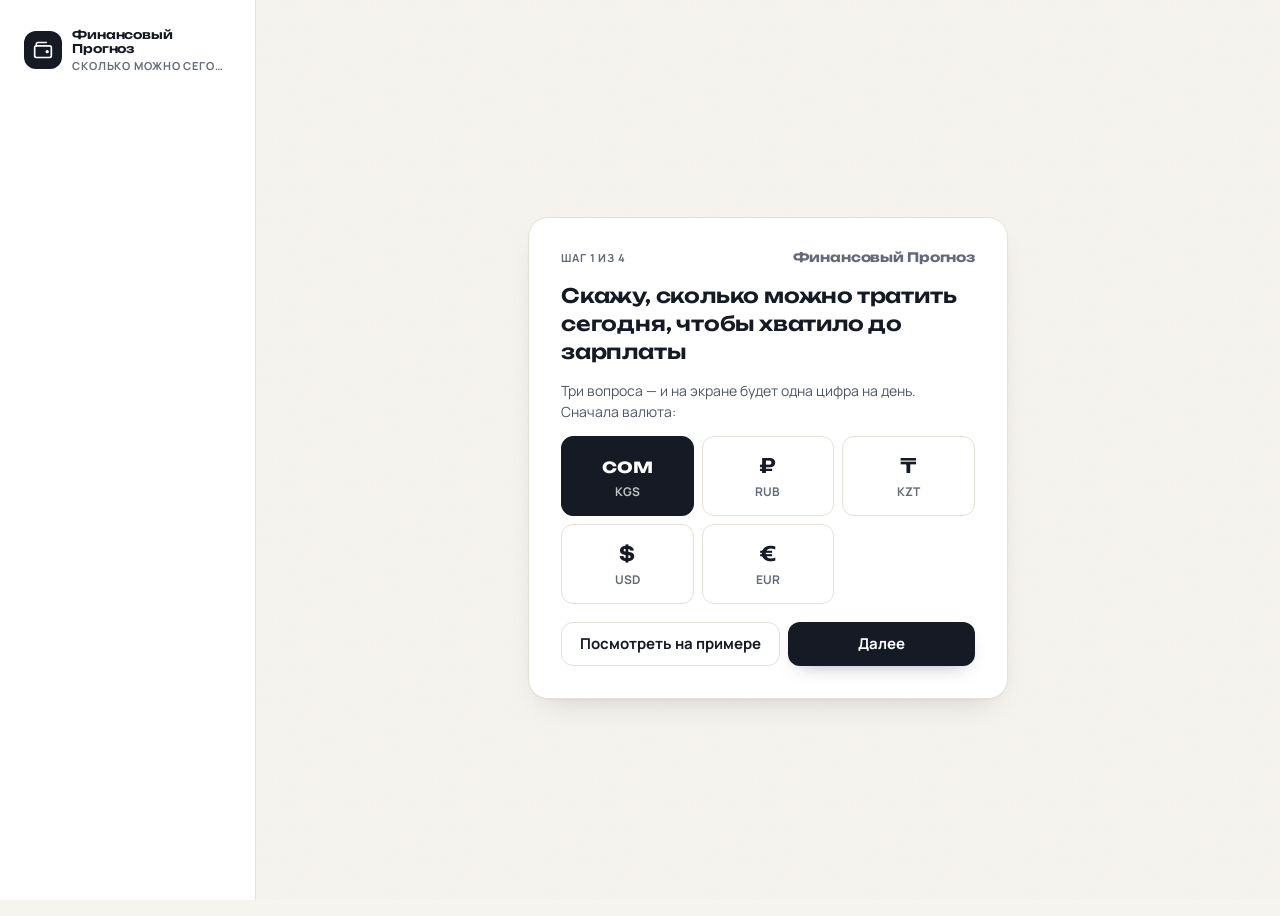
==== commit 56115ac6: "Публикация: 2026-09-19 14:30" ====
--- a/index.html
+++ b/index.html
@@ -3,15 +3,15 @@
 <head>
 <meta charset="utf-8">
 <meta name="viewport" content="width=device-width, initial-scale=1, viewport-fit=cover">
-<meta name="theme-color" content="#F8FAFC">
-<meta name="app-version" content="20260919135152">
+<meta name="theme-color" content="#F6F4EF">
+<meta name="app-version" content="20260919143026">
 <meta name="description" content="Сколько можно потратить сегодня и хватит ли до зарплаты">
 <title>Финансовый Прогноз</title>
-<link rel="icon" href="data:image/svg+xml,%3Csvg xmlns=%27http://www.w3.org/2000/svg%27 viewBox=%270 0 64 64%27%3E%3Crect width=%2764%27 height=%2764%27 rx=%2716%27 fill=%27%230F172A%27/%3E%3Ccircle cx=%2732%27 cy=%2732%27 r=%2716%27 fill=%27%2310B981%27/%3E%3Ccircle cx=%2732%27 cy=%2732%27 r=%277%27 fill=%27%230F172A%27/%3E%3C/svg%3E">
+<link rel="icon" href="data:image/svg+xml,%3Csvg xmlns=%27http://www.w3.org/2000/svg%27 viewBox=%270 0 64 64%27%3E%3Crect width=%2764%27 height=%2764%27 rx=%2718%27 fill=%27%23151A24%27/%3E%3Ccircle cx=%2732%27 cy=%2732%27 r=%2717%27 fill=%27none%27 stroke=%27%2312A66F%27 stroke-width=%278%27/%3E%3Ccircle cx=%2732%27 cy=%2732%27 r=%275%27 fill=%27%23F6F4EF%27/%3E%3C/svg%3E">
 <link rel="preconnect" href="https://fonts.googleapis.com">
 <link rel="preconnect" href="https://fonts.gstatic.com" crossorigin>
-<link href="https://fonts.googleapis.com/css2?family=Manrope:wght@400;500;600;700&family=JetBrains+Mono:wght@500;600&display=swap" rel="stylesheet">
-<link rel="stylesheet" href="styles.css?v=20260919135152">
+<link href="https://fonts.googleapis.com/css2?family=Manrope:wght@400;500;600;700;800&family=Unbounded:wght@500;600;700&family=JetBrains+Mono:wght@500;600&display=swap" rel="stylesheet">
+<link rel="stylesheet" href="styles.css?v=20260919143026">
 </head>
 <body>
 
@@ -39,6 +39,17 @@
   <symbol id="i-logout" viewBox="0 0 24 24"><path d="M9 21H5a2 2 0 0 1-2-2V5a2 2 0 0 1 2-2h4"/><path d="M16 17l5-5-5-5"/><path d="M21 12H9"/></symbol>
   <symbol id="i-lock" viewBox="0 0 24 24"><rect x="3" y="11" width="18" height="11" rx="2"/><path d="M7 11V7a5 5 0 0 1 10 0v4"/></symbol>
   <symbol id="i-help" viewBox="0 0 24 24"><circle cx="12" cy="12" r="9"/><path d="M9.5 9.5a2.5 2.5 0 1 1 3.5 2.3c-.7.3-1 .8-1 1.5"/><path d="M12 17h.01"/></symbol>
+  <symbol id="i-basket" viewBox="0 0 24 24"><path d="M3 10h18l-1.5 9a2 2 0 0 1-2 1.7h-11a2 2 0 0 1-2-1.7z"/><path d="M8 10l3-6M16 10l-3-6"/><path d="M9 14v3M15 14v3"/></symbol>
+  <symbol id="i-coffee" viewBox="0 0 24 24"><path d="M4 8h13v6a5 5 0 0 1-5 5H9a5 5 0 0 1-5-5z"/><path d="M17 10h1.5a2.5 2.5 0 0 1 0 5H17"/><path d="M8 3v2M11 3v2M14 3v2"/></symbol>
+  <symbol id="i-car" viewBox="0 0 24 24"><path d="M5 11l1.6-4.5A2 2 0 0 1 8.5 5h7a2 2 0 0 1 1.9 1.5L19 11"/><path d="M3 11h18v6h-2M3 17h2M5 11v6M19 11v6"/><circle cx="7.5" cy="17" r="1.5"/><circle cx="16.5" cy="17" r="1.5"/></symbol>
+  <symbol id="i-bag" viewBox="0 0 24 24"><path d="M5 8h14l-1 12H6z"/><path d="M9 8V6a3 3 0 0 1 6 0v2"/></symbol>
+  <symbol id="i-house" viewBox="0 0 24 24"><path d="M4 11l8-7 8 7"/><path d="M6 10v10h12V10"/><path d="M10 20v-5h4v5"/></symbol>
+  <symbol id="i-heart" viewBox="0 0 24 24"><path d="M12 20s-7-4.4-7-10a4 4 0 0 1 7-2.6A4 4 0 0 1 19 10c0 5.6-7 10-7 10z"/></symbol>
+  <symbol id="i-film" viewBox="0 0 24 24"><rect x="3" y="5" width="18" height="14" rx="2"/><path d="M7 5v14M17 5v14M3 10h4M3 14h4M17 10h4M17 14h4"/></symbol>
+  <symbol id="i-sun" viewBox="0 0 24 24"><circle cx="12" cy="12" r="4"/><path d="M12 2v2M12 20v2M2 12h2M20 12h2M4.9 4.9l1.4 1.4M17.7 17.7l1.4 1.4M4.9 19.1l1.4-1.4M17.7 6.3l1.4-1.4"/></symbol>
+  <symbol id="i-gift" viewBox="0 0 24 24"><rect x="3" y="8" width="18" height="4"/><path d="M5 12v8h14v-8M12 8v12"/><path d="M12 8c-1.5-3-5-3-5-1s3 1 5 1zM12 8c1.5-3 5-3 5-1s-3 1-5 1z"/></symbol>
+  <symbol id="i-laptop" viewBox="0 0 24 24"><rect x="4" y="5" width="16" height="11" rx="2"/><path d="M2 19h20"/></symbol>
+  <symbol id="i-moon" viewBox="0 0 24 24"><path d="M20 14.5A8 8 0 0 1 9.5 4a8 8 0 1 0 10.5 10.5z"/></symbol>
 </svg>
 
 <div class="app">
@@ -55,6 +66,9 @@
     </nav>
     <button id="sidebar-add" class="btn btn--primary sidebar__add" type="button">
       <svg class="icon"><use href="#i-plus"/></svg><span>Записать трату</span><kbd title="Горячая клавиша">N</kbd>
+    </button>
+    <button id="sidebar-income" class="btn btn--ghost sidebar__income" type="button">
+      <svg class="icon"><use href="#i-arrow-in"/></svg><span>Внести доход</span>
     </button>
     <button id="sidebar-logout" class="btn btn--ghost sidebar__logout" type="button" hidden>
       <svg class="icon"><use href="#i-logout"/></svg><span>Выйти</span>
@@ -144,6 +158,10 @@
           <section class="card list-card" aria-labelledby="h-dash-tx">
             <header class="list-card__head"><h2 id="h-dash-tx">Операции за сегодня</h2><a class="link" href="#" data-tab="history">История</a></header>
             <div id="dash-recent" class="list"></div>
+            <div class="btn-row">
+              <button id="dash-add-expense" class="btn btn--small btn--ghost" type="button"><svg class="icon"><use href="#i-plus"/></svg><span>Записать трату</span></button>
+              <button id="dash-add-income" class="btn btn--small btn--ghost" type="button"><svg class="icon"><use href="#i-arrow-in"/></svg><span>Внести доход</span></button>
+            </div>
           </section>
         </div>
       </div>
@@ -234,6 +252,14 @@
             <option value="EUR">€ (EUR)</option>
           </select>
           <span class="hint">Меняет только подпись сумм, без конвертации</span>
+        </label>
+        <h2>Оформление</h2>
+        <label class="fw fw--inline"><span class="fw__label">Тема</span>
+          <select class="field" name="theme">
+            <option value="system">Как в телефоне</option>
+            <option value="light">Светлая</option>
+            <option value="dark">Тёмная</option>
+          </select>
         </label>
       </form>
 
@@ -347,7 +373,10 @@
     <button class="tab-item" type="button" data-tab="obligations"><svg class="icon"><use href="#i-repeat"/></svg><span>Платежи</span></button>
     <button class="tab-item" type="button" data-tab="settings"><svg class="icon"><use href="#i-settings"/></svg><span>Настройки</span></button>
   </nav>
-  <button id="fab" class="fab" type="button" aria-label="Записать трату"><svg class="icon"><use href="#i-plus"/></svg><span>Трата</span></button>
+  <div class="fab-row">
+    <button id="fab-income" class="fab fab--secondary" type="button" aria-label="Внести доход"><svg class="icon"><use href="#i-arrow-in"/></svg><span>Доход</span></button>
+    <button id="fab" class="fab" type="button" aria-label="Записать трату"><svg class="icon"><use href="#i-plus"/></svg><span>Трата</span></button>
+  </div>
 </div>
 
 <!-- Трата / доход -->
@@ -528,7 +557,7 @@
   <button id="toast-undo" type="button" hidden>Отменить</button>
 </div>
 
-<script src="engine.js?v=20260919135152"></script>
-<script src="app.js?v=20260919135152"></script>
+<script src="engine.js?v=20260919143026"></script>
+<script src="app.js?v=20260919143026"></script>
 </body>
 </html>
--- a/styles.css
+++ b/styles.css
@@ -1,49 +1,99 @@
 /* ==========================================================================
-   Финансовый Прогноз — токены, компоненты, адаптивная раскладка
-   Светлый минимализм: плоские карточки с тонкой рамкой, один акцент (emerald),
-   amber/red — только для состояний. Мобильная база, ≥768 — сайдбар, ≥1024 — две колонки.
+   Финансовый Прогноз — «спокойная тетрадь»
+   Тёплая бумажная подложка, один изумрудный акцент, Unbounded для цифр и заголовков,
+   Manrope для текста, JetBrains Mono для списков. Светлая тема + тёмная по настройке.
+   Мобильная база, ≥768 — сайдбар, ≥1024 — две колонки на главной.
    ========================================================================== */
 
 :root {
-  --bg: #F8FAFC; --surface: #FFFFFF; --ink: #0F172A; --ink-2: #64748B; --ink-3: #475569; --line: #E2E8F0; --line-soft: #EEF2F7;
-  --ok: #10B981; --ok-ink: #047857; --ok-bg: #ECFDF5; --ok-line: #A7F3D0;
-  --warn: #F59E0B; --warn-ink: #B45309; --warn-bg: #FFFBEB; --warn-line: #FDE68A;
-  --bad: #EF4444; --bad-ink: #B91C1C; --bad-bg: #FEF2F2; --bad-line: #FECACA;
-  --r-card: 16px; --r-hero: 20px; --r-control: 12px; --r-pill: 9999px;
-  --shadow-3: 0 12px 36px rgba(15, 23, 42, .12);
-  --font: "Manrope", system-ui, -apple-system, "Segoe UI", Roboto, sans-serif;
+  --bg: #F6F4EF; --surface: #FFFFFF; --surface-2: #FBFAF7;
+  --ink: #151A24; --ink-2: #646A78; --ink-3: #4E5563; --line: #E5E1D8; --line-soft: #EEEBE4;
+  --ok: #12A66F; --ok-ink: #0B7A52; --ok-bg: #E8F6EF; --ok-line: #BFE8D4; --ok-soft: rgba(18, 166, 111, .14);
+  --warn: #E2A400; --warn-ink: #9A6400; --warn-bg: #FBF3DF; --warn-line: #F3DFA6; --warn-soft: rgba(226, 164, 0, .16);
+  --bad: #E24C3F; --bad-ink: #B32E24; --bad-bg: #FCECEA; --bad-line: #F5C4BE; --bad-soft: rgba(226, 76, 63, .14);
+  --on-ink: #FFFFFF; --grain-opacity: .05; --grain-blend: multiply;
+  --r-card: 20px; --r-hero: 24px; --r-control: 12px; --r-pill: 9999px;
+  --shadow-1: 0 1px 2px rgba(21, 26, 36, .04);
+  --shadow-2: 0 1px 2px rgba(21, 26, 36, .04), 0 14px 32px -18px rgba(21, 26, 36, .22);
+  --shadow-3: 0 24px 56px -20px rgba(21, 26, 36, .45);
+  --font: "Manrope", system-ui, -apple-system, "Segoe UI", sans-serif;
+  --font-display: "Unbounded", "Manrope", system-ui, sans-serif;
   --font-mono: "JetBrains Mono", ui-monospace, SFMono-Regular, Menlo, monospace;
   --ease: cubic-bezier(.16, 1, .3, 1);
-  --tabbar-h: 64px; --sidebar-w: 248px;
-  --focus: 0 0 0 3px rgba(15, 23, 42, .10);
+  --tabbar-h: 64px; --sidebar-w: 256px;
+  --focus: 0 0 0 3px rgba(18, 166, 111, .28);
   --tap: 44px;
-}
-
-/* ---------- база и типографика: шкала 11 / 13 / 15 / 17 / 22 / 28 ---------- */
+  color-scheme: light;
+}
+/* Тёмная тема: по настройке телефона или по выбору в настройках */
+@media (prefers-color-scheme: dark) {
+  :root:not([data-theme="light"]) {
+    --bg: #111419; --surface: #1A1E26; --surface-2: #20252F;
+    --ink: #F2EFE9; --ink-2: #9AA0AB; --ink-3: #C3C8D1; --line: #2B313C; --line-soft: #232831;
+    --ok: #3ECF8E; --ok-ink: #7FE3B5; --ok-bg: rgba(62, 207, 142, .12); --ok-line: rgba(62, 207, 142, .32); --ok-soft: rgba(62, 207, 142, .18);
+    --warn: #F2B93B; --warn-ink: #F6CF7A; --warn-bg: rgba(242, 185, 59, .12); --warn-line: rgba(242, 185, 59, .34); --warn-soft: rgba(242, 185, 59, .2);
+    --bad: #F0655A; --bad-ink: #F79A92; --bad-bg: rgba(240, 101, 90, .12); --bad-line: rgba(240, 101, 90, .34); --bad-soft: rgba(240, 101, 90, .18);
+    --on-ink: #111419; --grain-opacity: .07; --grain-blend: screen;
+    --shadow-2: 0 1px 2px rgba(0, 0, 0, .3), 0 14px 32px -18px rgba(0, 0, 0, .6);
+    --shadow-3: 0 24px 56px -20px rgba(0, 0, 0, .8);
+    --focus: 0 0 0 3px rgba(62, 207, 142, .35);
+    color-scheme: dark;
+  }
+}
+:root[data-theme="dark"] {
+  --bg: #111419; --surface: #1A1E26; --surface-2: #20252F;
+  --ink: #F2EFE9; --ink-2: #9AA0AB; --ink-3: #C3C8D1; --line: #2B313C; --line-soft: #232831;
+  --ok: #3ECF8E; --ok-ink: #7FE3B5; --ok-bg: rgba(62, 207, 142, .12); --ok-line: rgba(62, 207, 142, .32); --ok-soft: rgba(62, 207, 142, .18);
+  --warn: #F2B93B; --warn-ink: #F6CF7A; --warn-bg: rgba(242, 185, 59, .12); --warn-line: rgba(242, 185, 59, .34); --warn-soft: rgba(242, 185, 59, .2);
+  --bad: #F0655A; --bad-ink: #F79A92; --bad-bg: rgba(240, 101, 90, .12); --bad-line: rgba(240, 101, 90, .34); --bad-soft: rgba(240, 101, 90, .18);
+  --on-ink: #111419; --grain-opacity: .07; --grain-blend: screen;
+  --shadow-2: 0 1px 2px rgba(0, 0, 0, .3), 0 14px 32px -18px rgba(0, 0, 0, .6);
+  --shadow-3: 0 24px 56px -20px rgba(0, 0, 0, .8);
+  --focus: 0 0 0 3px rgba(62, 207, 142, .35);
+  color-scheme: dark;
+}
+
+/* ---------- база и типографика ---------- */
 *, *::before, *::after { box-sizing: border-box; }
 html { -webkit-text-size-adjust: 100%; }
 body {
   margin: 0; background: var(--bg); color: var(--ink);
   font: 400 15px/1.5 var(--font); overscroll-behavior: none;
   -webkit-tap-highlight-color: transparent; -webkit-font-smoothing: antialiased;
-}
-h1 { font-size: 28px; line-height: 34px; font-weight: 700; letter-spacing: -.02em; margin: 0; }
+  transition: background .3s, color .3s;
+}
+/* бумажная фактура */
+body::after {
+  content: ""; position: fixed; inset: 0; z-index: 0; pointer-events: none; opacity: var(--grain-opacity); mix-blend-mode: var(--grain-blend);
+  background-image: url("data:image/svg+xml,%3Csvg xmlns='http://www.w3.org/2000/svg' width='160' height='160'%3E%3Cfilter id='n'%3E%3CfeTurbulence type='fractalNoise' baseFrequency='.9' numOctaves='2' stitchTiles='stitch'/%3E%3C/filter%3E%3Crect width='160' height='160' filter='url(%23n)'/%3E%3C/svg%3E");
+}
+.app, dialog, .toast { position: relative; z-index: 1; }
+h1 { font-family: var(--font-display); font-size: 22px; line-height: 28px; font-weight: 600; letter-spacing: -.02em; margin: 0; }
 h2 { font-size: 17px; line-height: 24px; font-weight: 700; letter-spacing: -.01em; margin: 0; }
 p { margin: 0; }
 a { color: inherit; }
 button { font: inherit; color: inherit; cursor: pointer; touch-action: manipulation; }
-kbd { font: 600 11px/1 var(--font-mono); padding: 3px 6px; border-radius: 6px; background: rgba(255, 255, 255, .16); }
-code { font: 500 13px var(--font-mono); background: rgba(15, 23, 42, .06); padding: 1px 5px; border-radius: 5px; }
+kbd { font: 600 11px/1 var(--font-mono); padding: 3px 6px; border-radius: 6px; background: rgba(127, 127, 127, .22); }
+code { font: 500 13px var(--font-mono); background: var(--line-soft); padding: 1px 5px; border-radius: 5px; }
 [hidden] { display: none !important; }
 .num { font-variant-numeric: tabular-nums; letter-spacing: -.01em; }
 .money { font-family: var(--font-mono); font-variant-numeric: tabular-nums; letter-spacing: -.01em; }
-.label-caps { font-size: 11px; line-height: 14px; font-weight: 700; letter-spacing: .06em; text-transform: uppercase; color: var(--ink-2); }
+.label-caps { font-size: 11px; line-height: 14px; font-weight: 700; letter-spacing: .08em; text-transform: uppercase; color: var(--ink-2); }
 .hint { font-size: 13px; line-height: 1.45; color: var(--ink-2); }
 .icon { width: 20px; height: 20px; fill: none; stroke: currentColor; stroke-width: 2; stroke-linecap: round; stroke-linejoin: round; flex: 0 0 auto; }
-:focus-visible { outline: none; box-shadow: var(--focus), 0 0 0 1.5px var(--ink); }
-.link { display: inline-flex; align-items: center; min-height: 32px; padding: 0 4px; font-size: 13px; font-weight: 600; color: var(--ok-ink); text-decoration: none; border-radius: 8px; background: none; border: 0; }
+:focus-visible { outline: none; box-shadow: var(--focus); }
+.link { display: inline-flex; align-items: center; min-height: 32px; padding: 0 4px; font-size: 13px; font-weight: 700; color: var(--ok-ink); text-decoration: none; border-radius: 8px; background: none; border: 0; }
 .link:hover { text-decoration: underline; }
 .empty { display: flex; flex-direction: column; align-items: flex-start; gap: 8px; color: var(--ink-2); font-size: 14px; padding: 8px 0; }
+
+/* появление блоков при загрузке */
+@keyframes rise { from { opacity: 0; transform: translateY(10px); } to { opacity: 1; transform: none; } }
+.view > *, .dash__main > *, .dash__side > * { animation: rise .55s var(--ease) both; }
+.view > :nth-child(2), .dash__main > :nth-child(1) { animation-delay: .04s; }
+.dash__main > :nth-child(2), .dash__side > :nth-child(1) { animation-delay: .09s; }
+.dash__main > :nth-child(3), .dash__side > :nth-child(2) { animation-delay: .14s; }
+.dash__main > :nth-child(4), .dash__side > :nth-child(3) { animation-delay: .19s; }
+.dash__main > :nth-child(5), .dash__side > :nth-child(4) { animation-delay: .24s; }
 
 /* ---------- каркас: телефон (база, < 768) ---------- */
 .app { min-height: 100dvh; }
@@ -55,42 +105,47 @@
 .view { display: flex; flex-direction: column; gap: 12px; }
 .view__head { display: flex; align-items: flex-start; justify-content: space-between; gap: 12px; padding: 4px 0; }
 .view__head--dash { align-items: center; }
-.view__date { font-size: 17px; line-height: 24px; font-weight: 700; color: var(--ink); }
+.view__date { font-family: var(--font-display); font-size: 16px; line-height: 22px; font-weight: 600; color: var(--ink); }
 .view__action .icon { width: 18px; height: 18px; }
-.streak { font-size: 13px; font-weight: 600; color: var(--ok-ink); background: var(--ok-bg); border: 1px solid var(--ok-line); border-radius: var(--r-pill); padding: 4px 10px; white-space: nowrap; }
+.streak { font-size: 12px; font-weight: 700; color: var(--ok-ink); background: var(--ok-bg); border: 1px solid var(--ok-line); border-radius: var(--r-pill); padding: 4px 10px; white-space: nowrap; }
+.dash__title { display: flex; flex-direction: column; align-items: flex-start; gap: 6px; min-width: 0; }
+.logout-btn { flex: 0 0 auto; gap: 6px; padding: 6px 12px; }
+.logout-btn .icon { width: 18px; height: 18px; }
+.view__tools { display: flex; align-items: center; gap: 8px; flex-wrap: wrap; justify-content: flex-end; }
 
 .tabbar {
   position: fixed; left: 0; right: 0; bottom: 0; z-index: 20;
-  height: calc(var(--tabbar-h) + env(safe-area-inset-bottom)); padding-bottom: env(safe-area-inset-bottom);
-  display: flex; justify-content: space-around; align-items: stretch;
-  background: rgba(255, 255, 255, .92); backdrop-filter: blur(16px); -webkit-backdrop-filter: blur(16px);
+  height: calc(var(--tabbar-h) + env(safe-area-inset-bottom)); padding: 6px 8px env(safe-area-inset-bottom);
+  display: flex; justify-content: space-around; align-items: stretch; gap: 4px;
+  background: color-mix(in srgb, var(--surface) 88%, transparent); backdrop-filter: blur(18px); -webkit-backdrop-filter: blur(18px);
   border-top: 1px solid var(--line);
 }
 .tab-item {
-  flex: 1; min-width: 44px; background: none; border: 0; color: var(--ink-2);
+  flex: 1; min-width: 44px; background: none; border: 0; color: var(--ink-2); border-radius: 14px;
   display: flex; flex-direction: column; align-items: center; justify-content: center; gap: 3px;
-  font: 600 11px/1 var(--font); padding: 8px 4px;
+  font: 600 11px/1 var(--font); padding: 6px 4px; transition: background .2s, color .2s;
 }
 .tab-item .icon { width: 22px; height: 22px; }
-.tab-item[aria-current="page"] { color: var(--ink); font-weight: 700; }
-
+.tab-item[aria-current="page"] { color: var(--ok-ink); background: var(--ok-bg); font-weight: 700; }
+
+.fab-row { position: fixed; right: 16px; bottom: calc(var(--tabbar-h) + env(safe-area-inset-bottom) + 16px); z-index: 21; display: flex; gap: 8px; }
 .fab {
-  position: fixed; right: 16px; bottom: calc(var(--tabbar-h) + env(safe-area-inset-bottom) + 16px); z-index: 21;
-  height: 52px; padding: 0 20px 0 16px; border-radius: var(--r-pill); border: 0; background: var(--ink); color: #fff;
+  height: 52px; padding: 0 20px 0 16px; border-radius: var(--r-pill); border: 0; background: var(--ink); color: var(--on-ink);
   box-shadow: var(--shadow-3); display: inline-flex; align-items: center; gap: 8px; font-weight: 700; font-size: 15px;
   transition: transform .15s var(--ease);
 }
+.fab--secondary { background: var(--surface); color: var(--ink); border: 1px solid var(--line); box-shadow: 0 10px 24px -12px rgba(21, 26, 36, .35); }
 .fab .icon { width: 22px; height: 22px; }
 .fab:active { transform: scale(.96); }
 
-body.is-onboarding .tabbar, body.is-onboarding .fab,
-body.is-onboarding .sidebar__nav, body.is-onboarding .sidebar__add { display: none; }
+body.is-onboarding .tabbar, body.is-onboarding .fab-row,
+body.is-onboarding .sidebar__nav, body.is-onboarding .sidebar__add, body.is-onboarding .sidebar__income, body.is-onboarding .sidebar__logout { display: none; }
 
 /* ---------- карточки и выноски ---------- */
-.card { background: var(--surface); border: 1px solid var(--line); border-radius: var(--r-card); padding: 16px; }
+.card { background: var(--surface); border: 1px solid var(--line); border-radius: var(--r-card); padding: 16px; box-shadow: var(--shadow-1); }
 .list-card { display: flex; flex-direction: column; gap: 8px; }
 .list-card__head { display: flex; align-items: center; justify-content: space-between; gap: 12px; min-height: 32px; }
-.callout { display: flex; flex-direction: column; gap: 10px; padding: 12px 14px; border-radius: var(--r-control); background: var(--line-soft); border: 1px solid var(--line-soft); font-size: 14px; line-height: 1.45; color: var(--ink-3); }
+.callout { display: flex; flex-direction: column; gap: 10px; padding: 12px 14px; border-radius: var(--r-control); background: var(--surface-2); border: 1px solid var(--line-soft); font-size: 14px; line-height: 1.45; color: var(--ink-3); }
 .callout--ok { background: var(--ok-bg); border-color: var(--ok-line); color: var(--ok-ink); }
 .callout--warn { background: var(--warn-bg); border-color: var(--warn-line); color: var(--warn-ink); }
 .callout--bad { background: var(--bad-bg); border-color: var(--bad-line); color: var(--bad-ink); }
@@ -102,38 +157,53 @@
 #corrupt-banner { flex-direction: row; align-items: flex-start; }
 #corrupt-banner .icon { width: 18px; height: 18px; margin-top: 2px; }
 
-/* ---------- hero ---------- */
+/* ---------- hero: главная цифра ---------- */
 .hero {
-  border-radius: var(--r-hero); padding: 20px; display: flex; flex-direction: column; gap: 10px;
-  border: 1px solid var(--ok-line); background: var(--ok-bg); transition: background .3s, border-color .3s;
-}
+  position: relative; overflow: hidden; border-radius: var(--r-hero); padding: 22px 20px 18px; display: flex; flex-direction: column; gap: 10px;
+  border: 1px solid var(--ok-line); box-shadow: var(--shadow-2);
+  background: radial-gradient(130% 100% at 0% 0%, var(--ok-soft) 0%, transparent 55%), radial-gradient(90% 90% at 100% 100%, var(--surface-2) 0%, transparent 60%), var(--surface);
+  transition: background .4s, border-color .4s;
+}
+.hero::before { content: ""; position: absolute; right: -60px; top: -80px; width: 220px; height: 220px; border-radius: 50%; border: 28px solid var(--ok-soft); opacity: .55; pointer-events: none; }
+.hero > * { position: relative; }
 .hero__head { display: flex; align-items: center; justify-content: space-between; gap: 8px; }
-.hero__value { font-size: 44px; line-height: 48px; font-weight: 700; letter-spacing: -.03em; color: var(--ink); font-variant-numeric: tabular-nums; }
+.hero__value { font-family: var(--font-display); font-size: 38px; line-height: 46px; font-weight: 700; letter-spacing: -.02em; color: var(--ink); font-variant-numeric: tabular-nums; }
 .hero__sub { font-size: 15px; color: var(--ink-3); }
-.hero__bar { height: 8px; border-radius: var(--r-pill); background: rgba(15, 23, 42, .08); overflow: hidden; }
-.hero__fill { height: 100%; border-radius: var(--r-pill); background: var(--ok); transition: width .5s var(--ease), background .3s; }
+.hero__bar { height: 10px; border-radius: var(--r-pill); background: rgba(127, 127, 127, .16); overflow: hidden; }
+.hero__fill { height: 100%; border-radius: var(--r-pill); background: linear-gradient(90deg, var(--ok), color-mix(in srgb, var(--ok) 70%, #fff)); transition: width .6s var(--ease), background .3s; }
 .hero__foot { display: flex; align-items: center; justify-content: space-between; gap: 8px; flex-wrap: wrap; font-size: 13px; color: var(--ink-3); }
 .hero__foot .link { color: var(--ink-3); min-height: 28px; }
-.hero__title { font-size: 22px; line-height: 28px; font-weight: 700; }
+.hero__foot .is-late { color: var(--warn-ink); font-weight: 600; }
+.hero__title { font-family: var(--font-display); font-size: 20px; line-height: 28px; font-weight: 600; }
 .hero__actions { display: flex; flex-wrap: wrap; gap: 8px; padding-top: 4px; }
 .hero__actions .btn { flex: 1 1 auto; }
 .hero__late { display: flex; flex-wrap: wrap; align-items: center; gap: 8px; padding-top: 6px; font-size: 13px; color: var(--ink-3); }
 .hero__late .field { flex: 1 1 140px; min-height: 40px; padding: 6px 10px; }
-.hero--warn { background: var(--warn-bg); border-color: var(--warn-line); }
-.hero--warn .hero__value { color: var(--warn-ink); }
-.hero--warn .hero__fill { background: var(--warn); }
-.hero--bad { background: var(--bad-bg); border-color: var(--bad-line); }
+.hero--warn, .hero--soft { border-color: var(--warn-line); background: radial-gradient(130% 100% at 0% 0%, var(--warn-soft) 0%, transparent 55%), radial-gradient(90% 90% at 100% 100%, var(--surface-2) 0%, transparent 60%), var(--surface); }
+.hero--warn::before, .hero--soft::before { border-color: var(--warn-soft); }
+.hero--warn .hero__value, .hero--soft .hero__value { color: var(--warn-ink); }
+.hero--warn .hero__fill, .hero--soft .hero__fill { background: linear-gradient(90deg, var(--warn), color-mix(in srgb, var(--warn) 70%, #fff)); }
+.hero--bad { border-color: var(--bad-line); background: radial-gradient(130% 100% at 0% 0%, var(--bad-soft) 0%, transparent 55%), radial-gradient(90% 90% at 100% 100%, var(--surface-2) 0%, transparent 60%), var(--surface); }
+.hero--bad::before { border-color: var(--bad-soft); }
 .hero--bad .hero__value { color: var(--bad-ink); }
-.hero--bad .hero__fill { background: var(--bad); }
-.hero--soft { background: var(--warn-bg); border-color: var(--warn-line); }
-.hero--soft .hero__value { color: var(--warn-ink); }
-.hero--soft .hero__fill { background: var(--warn); }
-.hero--payday { background: var(--surface); border-color: var(--line); }
+.hero--bad .hero__fill { background: linear-gradient(90deg, var(--bad), color-mix(in srgb, var(--bad) 70%, #fff)); }
+.hero--payday { border-color: var(--line); background: radial-gradient(130% 100% at 0% 0%, var(--ok-soft) 0%, transparent 55%), var(--surface); }
 .plan { display: flex; flex-direction: column; gap: 6px; padding-top: 4px; }
 .plan__title { font-size: 13px; font-weight: 700; color: var(--ink-3); }
-.plan__btn { display: flex; align-items: center; justify-content: space-between; gap: 10px; width: 100%; min-height: var(--tap); padding: 10px 14px; border-radius: var(--r-control); border: 1px solid var(--line); background: var(--surface); color: var(--ink); font-weight: 600; font-size: 14px; text-align: left; }
+.plan__btn { display: flex; align-items: center; justify-content: space-between; gap: 10px; width: 100%; min-height: var(--tap); padding: 10px 14px; border-radius: var(--r-control); border: 1px solid var(--line); background: var(--surface); color: var(--ink); font-weight: 600; font-size: 14px; text-align: left; transition: transform .12s var(--ease), background .15s; }
 .plan__btn b { font-family: var(--font); font-variant-numeric: tabular-nums; color: var(--ok-ink); white-space: nowrap; }
-.plan__btn:hover { background: var(--bg); }
+.plan__btn:hover { background: var(--surface-2); }
+.plan__btn:active { transform: scale(.985); }
+
+/* мини-график последних 7 дней */
+.spark { display: flex; align-items: flex-end; gap: 5px; height: 40px; padding-top: 4px; }
+.spark__day { flex: 1; display: flex; flex-direction: column; align-items: center; gap: 4px; height: 100%; justify-content: flex-end; }
+.spark__bar { width: 100%; max-width: 26px; border-radius: 4px 4px 2px 2px; background: var(--ok); min-height: 3px; transition: height .5s var(--ease); opacity: .85; }
+.spark__bar.is-empty { background: var(--line); opacity: 1; }
+.spark__bar.is-today { background: var(--ink); opacity: 1; }
+.spark__bar.is-over { background: var(--warn); opacity: 1; }
+.spark__day.is-today .spark__label { color: var(--ink); }
+.spark__label { font-size: 10px; line-height: 10px; color: var(--ink-2); font-weight: 600; }
 
 .badge { display: inline-flex; align-items: center; gap: 6px; padding: 3px 9px; border-radius: var(--r-pill); font-size: 11px; font-weight: 700; white-space: nowrap; border: 1px solid transparent; }
 .badge::before { content: ""; width: 6px; height: 6px; border-radius: 50%; background: currentColor; }
@@ -141,17 +211,17 @@
 .badge--warn { background: var(--warn-bg); color: var(--warn-ink); border-color: var(--warn-line); }
 .badge--bad { background: var(--bad-bg); color: var(--bad-ink); border-color: var(--bad-line); }
 .badge--muted { background: var(--surface); color: var(--ink-3); border-color: var(--line); }
-.hero--warn .badge, .hero--soft .badge { background: #fff; color: var(--warn-ink); border-color: var(--warn-line); }
-.hero--bad .badge { background: #fff; color: var(--bad-ink); border-color: var(--bad-line); }
-.hero--ok .badge { background: #fff; }
-
-/* показатели — одна карточка, сетка 2×2 с тонкими разделителями */
+.hero .badge { background: var(--surface); }
+.hero--warn .badge, .hero--soft .badge { color: var(--warn-ink); border-color: var(--warn-line); }
+.hero--bad .badge { color: var(--bad-ink); border-color: var(--bad-line); }
+
+/* показатели — одна карточка, сетка 2×2 */
 .stats { display: grid; grid-template-columns: 1fr 1fr; padding: 4px 0; }
 .stat { display: flex; flex-direction: column; gap: 2px; padding: 12px 16px; border-top: 1px solid var(--line-soft); }
 .stat:nth-child(-n+2) { border-top: 0; }
 .stat:nth-child(odd) { border-right: 1px solid var(--line-soft); }
 .stat__label { font-size: 13px; font-weight: 600; color: var(--ink-3); }
-.stat__value { font-size: 20px; line-height: 26px; font-weight: 700; }
+.stat__value { font-size: 20px; line-height: 26px; font-weight: 800; letter-spacing: -.02em; }
 .stat__value.is-bad { color: var(--bad-ink); }
 .stat__sub { font-size: 12px; color: var(--ink-2); }
 
@@ -159,14 +229,14 @@
 .btn {
   display: inline-flex; align-items: center; justify-content: center; gap: 8px; min-height: var(--tap); padding: 10px 18px;
   border-radius: var(--r-control); border: 1px solid transparent; background: var(--line-soft); color: var(--ink);
-  font-weight: 600; font-size: 15px; white-space: nowrap; text-decoration: none;
-  transition: transform .12s var(--ease), background .15s, border-color .15s, opacity .15s;
+  font-weight: 700; font-size: 15px; white-space: nowrap; text-decoration: none;
+  transition: transform .12s var(--ease), background .15s, border-color .15s, opacity .15s, box-shadow .15s;
 }
 .btn:active { transform: scale(.985); }
-.btn--primary { background: var(--ink); color: #fff; }
+.btn--primary { background: var(--ink); color: var(--on-ink); box-shadow: 0 8px 20px -12px rgba(21, 26, 36, .5); }
 .btn--primary:hover { opacity: .92; }
 .btn--ghost { background: transparent; border-color: var(--line); }
-.btn--ghost:hover { background: var(--bg); }
+.btn--ghost:hover { background: var(--surface-2); }
 .btn--danger { background: transparent; border-color: var(--bad-line); color: var(--bad-ink); }
 .btn--danger:hover { background: var(--bad-bg); }
 .btn--small { min-height: 40px; padding: 6px 14px; font-size: 14px; border-radius: 10px; }
@@ -185,27 +255,28 @@
   background: var(--surface); border: 1.5px solid var(--line); border-radius: var(--r-control); outline: none;
   transition: border-color .15s, box-shadow .15s;
 }
-.field:focus { border-color: var(--ink); box-shadow: var(--focus); }
+.field:focus { border-color: var(--ok); box-shadow: var(--focus); }
 .field::placeholder { color: var(--ink-2); }
 .field--error { border-color: var(--bad) !important; }
 .field-error { font-size: 13px; color: var(--bad-ink); }
 .field-error:empty { display: none; }
 select.field { appearance: none; -webkit-appearance: none; padding-right: 36px;
-  background-image: url("data:image/svg+xml,%3Csvg xmlns='http://www.w3.org/2000/svg' viewBox='0 0 24 24' fill='none' stroke='%2364748B' stroke-width='2' stroke-linecap='round' stroke-linejoin='round'%3E%3Cpath d='M6 9l6 6 6-6'/%3E%3C/svg%3E");
+  background-image: url("data:image/svg+xml,%3Csvg xmlns='http://www.w3.org/2000/svg' viewBox='0 0 24 24' fill='none' stroke='%23808898' stroke-width='2' stroke-linecap='round' stroke-linejoin='round'%3E%3Cpath d='M6 9l6 6 6-6'/%3E%3C/svg%3E");
   background-repeat: no-repeat; background-position: right 12px center; background-size: 18px; }
 .fw--amount { display: grid; grid-template-columns: 1fr auto auto; align-items: baseline; column-gap: 8px; }
 .fw--amount .fw__label { grid-column: 1 / -1; }
 .fw--amount .field-error { grid-column: 1 / -1; }
 .field--amount {
-  font-family: var(--font); font-weight: 700; font-size: 40px; line-height: 48px; letter-spacing: -.03em; font-variant-numeric: tabular-nums;
+  font-family: var(--font-display); font-weight: 600; font-size: 34px; line-height: 44px; letter-spacing: -.02em; font-variant-numeric: tabular-nums;
   border: 0; border-bottom: 2px solid transparent; border-radius: 0; padding: 4px 0; background: transparent; box-shadow: none !important; min-width: 0;
 }
-.field--amount:focus { border-bottom-color: var(--ink); }
-.fw__cur { font-size: 20px; font-weight: 600; color: var(--ink-2); }
-.fw--amount-sm .field--amount { font-size: 28px; line-height: 34px; }
-.fw--amount-sm .fw__cur { font-size: 16px; }
+.field--amount:focus { border-bottom-color: var(--ok); }
+.fw__cur { font-size: 18px; font-weight: 700; color: var(--ink-2); }
+.fw--amount-sm .field--amount { font-size: 26px; line-height: 34px; }
+.fw--amount-sm .fw__cur { font-size: 15px; }
 .afford__clear { align-self: center; width: 36px; min-height: 36px; }
 .fw--inline { gap: 6px; }
+.field--pin { font-family: var(--font-display); font-size: 22px; letter-spacing: .3em; text-align: center; font-variant-numeric: tabular-nums; }
 
 .form { display: flex; flex-direction: column; gap: 14px; }
 .form h2 { padding-top: 4px; }
@@ -215,37 +286,47 @@
 .form__inline { display: grid; grid-template-columns: 1fr; gap: 10px; align-items: end; }
 .presets-row { display: flex; flex-direction: column; gap: 8px; }
 .presets { display: flex; align-items: center; gap: 6px; flex-wrap: wrap; }
-.presets button { min-height: 40px; padding: 6px 12px; border-radius: 10px; border: 1px solid var(--line); background: var(--surface); font-weight: 600; font-size: 13px; }
-.presets button:hover { background: var(--bg); }
+.presets button { min-height: 40px; padding: 6px 12px; border-radius: 10px; border: 1px solid var(--line); background: var(--surface); font-weight: 700; font-size: 13px; }
+.presets button:hover { background: var(--surface-2); }
 .presets__label { font-size: 13px; color: var(--ink-2); }
 .check { display: flex; align-items: flex-start; gap: 10px; font-size: 14px; line-height: 1.4; cursor: pointer; min-height: var(--tap); }
-.check input { width: 20px; height: 20px; margin: 1px 0 0; accent-color: var(--ink); flex: 0 0 auto; }
+.check input { width: 20px; height: 20px; margin: 1px 0 0; accent-color: var(--ok); flex: 0 0 auto; }
 .calc { display: grid; grid-template-columns: 1fr auto; gap: 8px 12px; margin: 0; font-size: 14px; }
 .calc dt { color: var(--ink-3); }
-.calc dd { margin: 0; font-weight: 600; text-align: right; font-variant-numeric: tabular-nums; white-space: nowrap; }
-.calc .is-total { border-top: 1px solid var(--line); padding-top: 8px; font-weight: 700; color: var(--ink); }
+.calc dd { margin: 0; font-weight: 700; text-align: right; font-variant-numeric: tabular-nums; white-space: nowrap; }
+.calc .is-total { border-top: 1px solid var(--line); padding-top: 8px; font-weight: 800; color: var(--ink); }
 
 /* ---------- сегменты и чипы ---------- */
 .segment-row { display: flex; gap: 8px; flex-wrap: wrap; }
 .segment { display: inline-flex; padding: 4px; gap: 4px; border-radius: var(--r-control); background: var(--line-soft); }
 .segment--wide { display: flex; }
-.segment button { flex: 1; min-height: 36px; padding: 6px 14px; border: 0; border-radius: 9px; background: transparent; color: var(--ink-2); font-weight: 600; font-size: 14px; }
-.segment button.is-active { background: var(--surface); color: var(--ink); box-shadow: 0 1px 2px rgba(15, 23, 42, .08); }
+.segment button { flex: 1; min-height: 36px; padding: 6px 14px; border: 0; border-radius: 9px; background: transparent; color: var(--ink-2); font-weight: 700; font-size: 14px; transition: background .2s, color .2s; }
+.segment button.is-active { background: var(--surface); color: var(--ink); box-shadow: 0 1px 3px rgba(21, 26, 36, .12); }
 .chips { display: flex; gap: 8px; overflow-x: auto; padding: 2px 0 6px; scrollbar-width: none; -webkit-overflow-scrolling: touch; }
 .chips::-webkit-scrollbar { display: none; }
-.chip { flex: 0 0 auto; min-height: 40px; padding: 6px 14px; border-radius: 10px; border: 1px solid var(--line); background: var(--surface); font-size: 14px; font-weight: 500; }
-.chip.is-active { background: var(--ink); border-color: var(--ink); color: #fff; }
+.chip { flex: 0 0 auto; min-height: 40px; padding: 6px 14px; border-radius: 10px; border: 1px solid var(--line); background: var(--surface); font-size: 14px; font-weight: 600; transition: background .15s, color .15s; }
+.chip.is-active { background: var(--ink); border-color: var(--ink); color: var(--on-ink); }
 
 /* ---------- списки ---------- */
 .list { display: flex; flex-direction: column; }
-.row { display: flex; align-items: center; gap: 12px; min-height: 56px; padding: 8px 0; border-top: 1px solid var(--line-soft); }
+.row { display: flex; align-items: center; gap: 12px; min-height: 58px; padding: 8px 0; border-top: 1px solid var(--line-soft); }
 .row:first-child { border-top: 0; }
 .row--compact { min-height: 48px; padding: 6px 0; }
-.row__icon { width: 36px; height: 36px; border-radius: 50%; background: var(--line-soft); color: var(--ink-2); display: grid; place-items: center; flex: 0 0 auto; }
-.row__icon .icon { width: 16px; height: 16px; }
+.row__icon { width: 38px; height: 38px; border-radius: 12px; background: var(--line-soft); color: var(--ink-3); display: grid; place-items: center; flex: 0 0 auto; }
+.row__icon .icon { width: 18px; height: 18px; }
 .row__icon--in { background: var(--ok-bg); color: var(--ok-ink); }
+.cat--food { background: var(--ok-bg); color: var(--ok-ink); }
+.cat--cafe { background: var(--warn-bg); color: var(--warn-ink); }
+.cat--transport { background: rgba(59, 130, 246, .14); color: #2A5FBF; }
+.cat--shop { background: rgba(236, 72, 153, .13); color: #B0306E; }
+.cat--home { background: rgba(99, 102, 241, .13); color: #4A4DB3; }
+.cat--health { background: rgba(20, 184, 166, .14); color: #0F7A70; }
+.cat--fun { background: rgba(168, 85, 247, .13); color: #7A3DB8; }
+.cat--day { background: var(--ink); color: var(--on-ink); }
+:root[data-theme="dark"] .cat--transport, :root[data-theme="dark"] .cat--shop, :root[data-theme="dark"] .cat--home, :root[data-theme="dark"] .cat--health, :root[data-theme="dark"] .cat--fun { color: var(--ink); }
+@media (prefers-color-scheme: dark) { :root:not([data-theme="light"]) .cat--transport, :root:not([data-theme="light"]) .cat--shop, :root:not([data-theme="light"]) .cat--home, :root:not([data-theme="light"]) .cat--health, :root:not([data-theme="light"]) .cat--fun { color: var(--ink); } }
 .row__body { flex: 1; min-width: 0; display: flex; flex-direction: column; gap: 2px; }
-.row__title { font-weight: 600; font-size: 14px; line-height: 18px; overflow: hidden; display: -webkit-box; -webkit-line-clamp: 2; -webkit-box-orient: vertical; overflow-wrap: anywhere; }
+.row__title { font-weight: 700; font-size: 14px; line-height: 18px; overflow: hidden; display: -webkit-box; -webkit-line-clamp: 2; -webkit-box-orient: vertical; overflow-wrap: anywhere; }
 .row__sub { font-size: 12px; line-height: 16px; color: var(--ink-2); display: flex; align-items: center; gap: 6px; flex-wrap: wrap; }
 .row__sub .badge { padding: 1px 7px; font-size: 11px; }
 .row__sub .badge::before { width: 5px; height: 5px; }
@@ -256,21 +337,21 @@
 .ob { display: grid; grid-template-columns: 1fr auto; gap: 4px 12px; padding: 12px 0; border-top: 1px solid var(--line-soft); }
 .ob:first-child { border-top: 0; }
 .ob.is-done { opacity: .6; }
-.ob__title { font-weight: 600; font-size: 15px; line-height: 20px; min-width: 0; overflow: hidden; text-overflow: ellipsis; }
-.ob__amount { font-size: 15px; font-weight: 600; white-space: nowrap; font-variant-numeric: tabular-nums; }
+.ob__title { font-weight: 700; font-size: 15px; line-height: 20px; min-width: 0; overflow: hidden; text-overflow: ellipsis; }
+.ob__amount { font-size: 15px; font-weight: 800; white-space: nowrap; font-variant-numeric: tabular-nums; }
 .ob__meta { grid-column: 1 / -1; font-size: 12px; color: var(--ink-2); display: flex; align-items: center; gap: 6px; flex-wrap: wrap; }
 .ob__meta .badge { padding: 1px 7px; font-size: 11px; }
 .ob__meta .badge::before { width: 5px; height: 5px; }
-.ob__paid { color: var(--ok-ink); font-weight: 600; }
+.ob__paid { color: var(--ok-ink); font-weight: 700; }
 .ob__actions { grid-column: 1 / -1; display: flex; align-items: center; gap: 6px; padding-top: 6px; flex-wrap: wrap; }
 .ob__actions .spacer { flex: 1; }
-.ob__more { grid-column: 1 / -1; display: flex; gap: 6px; padding-top: 4px; }
+.ob__more { grid-column: 1 / -1; display: flex; gap: 6px; padding-top: 8px; }
 .history { display: flex; flex-direction: column; gap: 8px; }
 .group__head { display: flex; align-items: baseline; justify-content: space-between; padding: 12px 4px 4px; }
-.group__title { font-size: 13px; font-weight: 700; color: var(--ink-2); }
+.group__title { font-size: 13px; font-weight: 800; color: var(--ink-2); text-transform: uppercase; letter-spacing: .06em; }
 .group__total { font-size: 13px; color: var(--ink-2); }
 .group { padding: 4px 16px; }
-.details summary { cursor: pointer; font-weight: 600; font-size: 15px; list-style: none; display: flex; align-items: center; justify-content: space-between; min-height: 32px; }
+.details summary { cursor: pointer; font-weight: 700; font-size: 15px; list-style: none; display: flex; align-items: center; justify-content: space-between; min-height: 32px; }
 .details summary::-webkit-details-marker { display: none; }
 .details summary::after { content: "+"; color: var(--ink-2); font-weight: 400; }
 .details[open] summary::after { content: "−"; }
@@ -281,11 +362,11 @@
 .steps__list { margin: 0; padding: 0; list-style: none; display: flex; flex-direction: column; }
 .step { display: flex; align-items: center; gap: 12px; min-height: 52px; padding: 8px 0; border-top: 1px solid var(--line-soft); }
 .step:first-child { border-top: 0; }
-.step__mark { width: 28px; height: 28px; border-radius: 50%; border: 1.5px solid var(--line); display: grid; place-items: center; font-size: 13px; font-weight: 700; color: var(--ink-2); flex: 0 0 auto; }
-.step.is-done .step__mark { background: var(--ok-bg); border-color: var(--ok-line); color: var(--ok-ink); }
+.step__mark { width: 28px; height: 28px; border-radius: 50%; border: 1.5px solid var(--line); display: grid; place-items: center; font-size: 13px; font-weight: 800; color: var(--ink-2); flex: 0 0 auto; }
+.step.is-done .step__mark { background: var(--ok); border-color: var(--ok); color: var(--on-ink); }
 .step.is-done .step__mark .icon { width: 14px; height: 14px; }
 .step__body { flex: 1; min-width: 0; display: flex; flex-direction: column; gap: 2px; }
-.step__title { font-weight: 600; font-size: 14px; }
+.step__title { font-weight: 700; font-size: 14px; }
 .step.is-done .step__title { color: var(--ink-2); text-decoration: line-through; }
 .step__sub { font-size: 12px; color: var(--ink-2); }
 
@@ -294,37 +375,38 @@
 .afford__row { display: flex; align-items: flex-end; gap: 10px; }
 .afford__field { flex: 1; }
 .afford__row .btn { flex: 0 0 auto; }
-.checkin__q { font-size: 17px; font-weight: 700; }
+.checkin { border-color: var(--ok-line); background: linear-gradient(180deg, var(--ok-bg), var(--surface) 70%); }
+.checkin__q { font-family: var(--font-display); font-size: 16px; font-weight: 600; }
 .checkin__foot { display: flex; align-items: center; gap: 12px; flex-wrap: wrap; }
 
 /* ---------- цели ---------- */
 .goals { display: flex; flex-direction: column; gap: 12px; }
 .goals:empty { display: none; }
 .goals--inner { gap: 0; }
-.goals--inner .goal { border: 0; padding: 12px 0; border-top: 1px solid var(--line-soft); border-radius: 0; }
+.goals--inner .goal { border: 0; box-shadow: none; padding: 12px 0; border-top: 1px solid var(--line-soft); border-radius: 0; }
 .goals--inner .goal:first-child { border-top: 0; }
 .goal { display: flex; flex-direction: column; gap: 8px; }
 .goal__head { display: flex; align-items: flex-start; justify-content: space-between; gap: 12px; }
-.goal__title { font-weight: 700; font-size: 15px; min-width: 0; }
+.goal__title { font-weight: 800; font-size: 15px; min-width: 0; }
 .goal__amounts { font-size: 14px; color: var(--ink-2); font-variant-numeric: tabular-nums; }
-.goal__amounts b { color: var(--ink); font-weight: 700; }
-.goal__bar { height: 8px; border-radius: var(--r-pill); background: var(--line-soft); overflow: hidden; }
-.goal__fill { height: 100%; border-radius: var(--r-pill); background: var(--ok); transition: width .5s var(--ease); }
-.goal--late .goal__fill { background: var(--warn); }
+.goal__amounts b { color: var(--ink); font-weight: 800; }
+.goal__bar { height: 10px; border-radius: var(--r-pill); background: var(--line-soft); overflow: hidden; }
+.goal__fill { height: 100%; border-radius: var(--r-pill); background: linear-gradient(90deg, var(--ok), color-mix(in srgb, var(--ok) 65%, #fff)); transition: width .6s var(--ease); }
+.goal--late .goal__fill { background: linear-gradient(90deg, var(--warn), color-mix(in srgb, var(--warn) 65%, #fff)); }
 .goal--done .goal__fill { background: var(--ok-ink); }
 .goal__meta { font-size: 13px; color: var(--ink-3); display: flex; flex-direction: column; gap: 2px; }
-.goal__meta .is-late { color: var(--warn-ink); font-weight: 600; }
-.goal__meta .is-ok { color: var(--ok-ink); font-weight: 600; }
+.goal__meta .is-late { color: var(--warn-ink); font-weight: 700; }
+.goal__meta .is-ok { color: var(--ok-ink); font-weight: 700; }
 .goal__actions { display: flex; align-items: center; gap: 6px; flex-wrap: wrap; padding-top: 2px; }
 .goal__actions .spacer { flex: 1; }
 .goal-hint { min-height: 1.4em; }
 .view__head--section { padding-top: 12px; }
-.view__head--section h2 { font-size: 22px; line-height: 28px; }
+.view__head--section h2 { font-family: var(--font-display); font-size: 20px; line-height: 28px; font-weight: 600; }
 .how { margin: 0; padding-left: 20px; display: flex; flex-direction: column; gap: 6px; font-size: 14px; line-height: 1.45; color: var(--ink-3); }
 .how b { color: var(--ink); }
 
 /* ---------- «Назад» ---------- */
-.back { display: inline-flex; align-items: center; gap: 2px; min-height: 36px; padding: 0 10px 0 4px; margin: 0 0 4px -6px; border: 0; border-radius: 8px; background: none; color: var(--ink-2); font-weight: 600; font-size: 14px; }
+.back { display: inline-flex; align-items: center; gap: 2px; min-height: 36px; padding: 0 10px 0 4px; margin: 0 0 4px -6px; border: 0; border-radius: 8px; background: none; color: var(--ink-2); font-weight: 700; font-size: 14px; }
 .back .icon { width: 18px; height: 18px; }
 .back:hover { color: var(--ink); background: var(--line-soft); }
 .back--center { align-self: center; margin: 4px 0 0; }
@@ -338,32 +420,27 @@
 .lock { align-items: stretch; }
 .lock__mark { width: 48px; height: 48px; border-radius: 14px; background: var(--line-soft); color: var(--ink); display: grid; place-items: center; }
 .lock__mark .icon { width: 24px; height: 24px; }
-.field--pin { font-size: 24px; letter-spacing: .3em; text-align: center; font-variant-numeric: tabular-nums; }
-.sidebar__logout { justify-content: flex-start; }
+.sidebar__logout, .sidebar__income { justify-content: flex-start; }
 .lock__forgot { align-self: center; white-space: normal; text-align: center; color: var(--ink-2); min-height: var(--tap); }
 .lock__hint { text-align: center; }
-.dash__title { display: flex; flex-direction: column; align-items: flex-start; gap: 6px; min-width: 0; }
-.logout-btn { flex: 0 0 auto; gap: 6px; padding: 6px 12px; }
-.logout-btn .icon { width: 18px; height: 18px; }
-.view__tools { display: flex; align-items: center; gap: 8px; flex-wrap: wrap; justify-content: flex-end; }
-body.is-locked .tabbar, body.is-locked .fab, body.is-locked .sidebar__nav, body.is-locked .sidebar__add, body.is-locked .sidebar__logout { display: none; }
+body.is-locked .tabbar, body.is-locked .fab-row, body.is-locked .sidebar__nav, body.is-locked .sidebar__add, body.is-locked .sidebar__income, body.is-locked .sidebar__logout { display: none; }
 
 /* ---------- онбординг ---------- */
 .view--onboarding { justify-content: center; min-height: calc(100dvh - 64px); }
-.onb { display: flex; flex-direction: column; gap: 16px; padding: 24px 20px; width: 100%; max-width: 480px; margin: 0 auto; }
+.onb { display: flex; flex-direction: column; gap: 16px; padding: 24px 20px; width: 100%; max-width: 480px; margin: 0 auto; box-shadow: var(--shadow-2); }
 .onb__head { display: flex; align-items: center; justify-content: space-between; gap: 8px; }
-.onb__head .brand__name { font-size: 13px; color: var(--ink-2); font-weight: 600; }
+.onb__head .brand__name { font-size: 13px; color: var(--ink-2); font-weight: 700; }
 .onb__step { display: flex; flex-direction: column; gap: 14px; }
-.onb__step h2 { font-size: 22px; line-height: 28px; }
+.onb__step h2 { font-family: var(--font-display); font-size: 20px; line-height: 28px; font-weight: 600; }
 .onb__text { font-size: 14px; color: var(--ink-3); line-height: 1.5; }
-.onb__result { font-size: 18px; font-weight: 700; }
+.onb__result { font-family: var(--font-display); font-size: 17px; line-height: 26px; font-weight: 600; }
 .onb__grid { display: grid; grid-template-columns: repeat(2, 1fr); gap: 8px; }
-.tile { display: flex; flex-direction: column; align-items: center; gap: 2px; padding: 14px 8px; border-radius: var(--r-control); border: 1.5px solid var(--line); background: var(--surface); }
-.tile b { font-size: 22px; }
-.tile span { font-size: 12px; color: var(--ink-2); font-weight: 600; }
+.tile { display: flex; flex-direction: column; align-items: center; gap: 2px; padding: 14px 8px; border-radius: var(--r-control); border: 1.5px solid var(--line); background: var(--surface); transition: border-color .15s, background .15s; }
+.tile b { font-family: var(--font-display); font-size: 20px; font-weight: 600; }
+.tile span { font-size: 12px; color: var(--ink-2); font-weight: 700; }
 .tile.is-active, .tile:hover { border-color: var(--ink); }
-.tile.is-active { background: var(--ink); color: #fff; }
-.tile.is-active span { color: rgba(255, 255, 255, .75); }
+.tile.is-active { background: var(--ink); color: var(--on-ink); }
+.tile.is-active span { color: color-mix(in srgb, var(--on-ink) 75%, transparent); }
 .onb__actions { display: flex; justify-content: space-between; gap: 8px; padding-top: 4px; }
 .onb__actions .btn { flex: 1; }
 .onb__actions--stack { flex-direction: column; }
@@ -375,26 +452,26 @@
   border: 0; padding: 0; margin: auto 0 0; width: 100%; max-width: 100%; max-height: 92dvh;
   background: var(--surface); color: var(--ink); border-radius: 24px 24px 0 0; box-shadow: var(--shadow-3); overflow: auto;
 }
-.sheet[open] { animation: sheet-up .32s var(--ease); }
-.sheet::backdrop { background: rgba(15, 23, 42, .5); animation: fade-in .2s ease; }
+.sheet[open] { animation: sheet-up .36s var(--ease); }
+.sheet::backdrop { background: rgba(10, 12, 18, .55); backdrop-filter: blur(4px); animation: fade-in .2s ease; }
 .sheet__handle { width: 40px; height: 4px; border-radius: 2px; background: var(--line); margin: 10px auto 0; }
 .sheet form { display: flex; flex-direction: column; gap: 14px; padding: 12px 16px calc(20px + env(safe-area-inset-bottom)); }
 .sheet__head { display: flex; align-items: center; justify-content: space-between; gap: 8px; }
 .sheet__head h2 { font-size: 17px; }
 .sheet--small form { padding-top: 16px; }
 .confirm__text { font-size: 15px; line-height: 1.5; }
-@keyframes sheet-up { from { transform: translateY(40px); opacity: 0; } to { transform: none; opacity: 1; } }
+@keyframes sheet-up { from { transform: translateY(48px); opacity: 0; } to { transform: none; opacity: 1; } }
 @keyframes fade-in { from { opacity: 0; } to { opacity: 1; } }
 
 /* ---------- тост ---------- */
 .toast {
   position: fixed; left: 16px; right: 16px; bottom: calc(var(--tabbar-h) + env(safe-area-inset-bottom) + 76px); z-index: 40;
   display: flex; align-items: center; justify-content: space-between; gap: 12px; padding: 10px 16px;
-  background: var(--ink); color: #fff; border-radius: var(--r-control); box-shadow: var(--shadow-3); font-size: 14px; font-weight: 500;
+  background: var(--ink); color: var(--on-ink); border-radius: 14px; box-shadow: var(--shadow-3); font-size: 14px; font-weight: 600;
   opacity: 0; transform: translateY(12px); transition: opacity .25s var(--ease), transform .25s var(--ease);
 }
 .toast.is-visible { opacity: 1; transform: none; }
-.toast button { border: 0; background: transparent; color: #6EE7B7; font-weight: 700; font-size: 13px; text-transform: uppercase; letter-spacing: .04em; min-height: var(--tap); padding: 6px 8px; }
+.toast button { border: 0; background: transparent; color: var(--ok); font-weight: 800; font-size: 13px; text-transform: uppercase; letter-spacing: .04em; min-height: var(--tap); padding: 6px 8px; }
 
 /* ---------- порядок блоков главной на телефоне ---------- */
 .dash { display: flex; flex-direction: column; gap: 12px; }
@@ -417,26 +494,28 @@
     background: var(--surface); border-right: 1px solid var(--line);
   }
   .brand { display: flex; align-items: center; gap: 10px; padding: 4px 8px 16px; }
-  .brand__mark { width: 36px; height: 36px; border-radius: 10px; background: var(--ok-bg); color: var(--ok-ink); display: grid; place-items: center; flex: 0 0 auto; }
+  .brand__mark { width: 38px; height: 38px; border-radius: 12px; background: var(--ink); color: var(--on-ink); display: grid; place-items: center; flex: 0 0 auto; }
   .brand__text { display: flex; flex-direction: column; gap: 2px; min-width: 0; }
-  .brand__name { font-weight: 700; font-size: 15px; letter-spacing: -.01em; white-space: nowrap; }
+  .brand__name { font-family: var(--font-display); font-weight: 600; font-size: 12px; line-height: 1.2; letter-spacing: -.01em; }
   .brand__sub { white-space: nowrap; overflow: hidden; text-overflow: ellipsis; }
   .sidebar__nav { display: flex; flex-direction: column; gap: 2px; }
-  .nav-item { display: flex; align-items: center; gap: 10px; padding: 10px 12px; border-radius: var(--r-control); color: var(--ink-2); text-decoration: none; font-weight: 500; font-size: 15px; }
-  .nav-item:hover { background: var(--bg); color: var(--ink); }
-  .nav-item[aria-current="page"] { background: var(--line-soft); color: var(--ink); font-weight: 600; }
+  .nav-item { display: flex; align-items: center; gap: 10px; padding: 10px 12px; border-radius: var(--r-control); color: var(--ink-2); text-decoration: none; font-weight: 600; font-size: 15px; transition: background .15s, color .15s; }
+  .nav-item:hover { background: var(--surface-2); color: var(--ink); }
+  .nav-item[aria-current="page"] { background: var(--ok-bg); color: var(--ok-ink); font-weight: 700; }
   .sidebar__add { margin-top: auto; justify-content: flex-start; }
   .sidebar__add kbd { margin-left: auto; }
   .content { padding: 40px; max-width: 1040px; gap: 24px; }
   .view { gap: 16px; }
   .view__head { padding: 0 0 4px; }
-  .view__date { font-size: 28px; line-height: 34px; }
-  .tabbar, .fab, .logout-btn { display: none; }
+  h1 { font-size: 28px; line-height: 34px; }
+  .view__date { font-size: 24px; line-height: 32px; }
+  .tabbar, .fab-row, .logout-btn { display: none; }
   .card { padding: 20px; }
+  .card:hover { box-shadow: var(--shadow-2); }
   .stats { padding: 0; }
   .stat { padding: 14px 20px; }
-  .hero { padding: 24px; }
-  .hero__value { font-size: 52px; line-height: 56px; }
+  .hero { padding: 26px 26px 20px; }
+  .hero__value { font-size: 48px; line-height: 56px; }
   .hero__actions .btn { flex: 0 1 auto; }
   .form__grid { grid-template-columns: 1fr 1fr; }
   .form__inline { grid-template-columns: 1fr auto; }
@@ -445,7 +524,6 @@
   .onb { padding: 32px; }
   .row__actions .btn--icon, .goal__actions .btn--icon { opacity: 0; transition: opacity .15s; }
   .row:hover .btn--icon, .row:focus-within .btn--icon, .goal:hover .btn--icon, .goal:focus-within .btn--icon { opacity: 1; }
-  .ob__more { padding-top: 8px; }
   .btn--small { min-height: 34px; }
   .ob { grid-template-columns: 1fr auto auto; align-items: center; column-gap: 16px; }
   .ob__title { grid-column: 1; grid-row: 1; }
@@ -454,12 +532,13 @@
   .ob__actions { grid-column: 3; grid-row: 1 / span 2; padding-top: 0; }
   .ob__actions .spacer { display: none; }
   .ob__more { grid-column: 1 / -1; }
-  .sheet { margin: auto; width: 460px; max-height: 90vh; border-radius: 20px; }
-  .sheet[open] { animation: dialog-in .2s var(--ease); }
+  .sheet { margin: auto; width: 460px; max-height: 90vh; border-radius: 22px; }
+  .sheet[open] { animation: dialog-in .22s var(--ease); }
   .sheet__handle { display: none; }
   .sheet__close { display: inline-flex; }
   .sheet form { padding: 24px; gap: 16px; }
   .toast { left: auto; right: 24px; bottom: 24px; min-width: 320px; max-width: 480px; }
+  .spark { height: 48px; }
   @keyframes dialog-in { from { transform: scale(.98) translateY(8px); opacity: 0; } to { transform: none; opacity: 1; } }
 }
 
